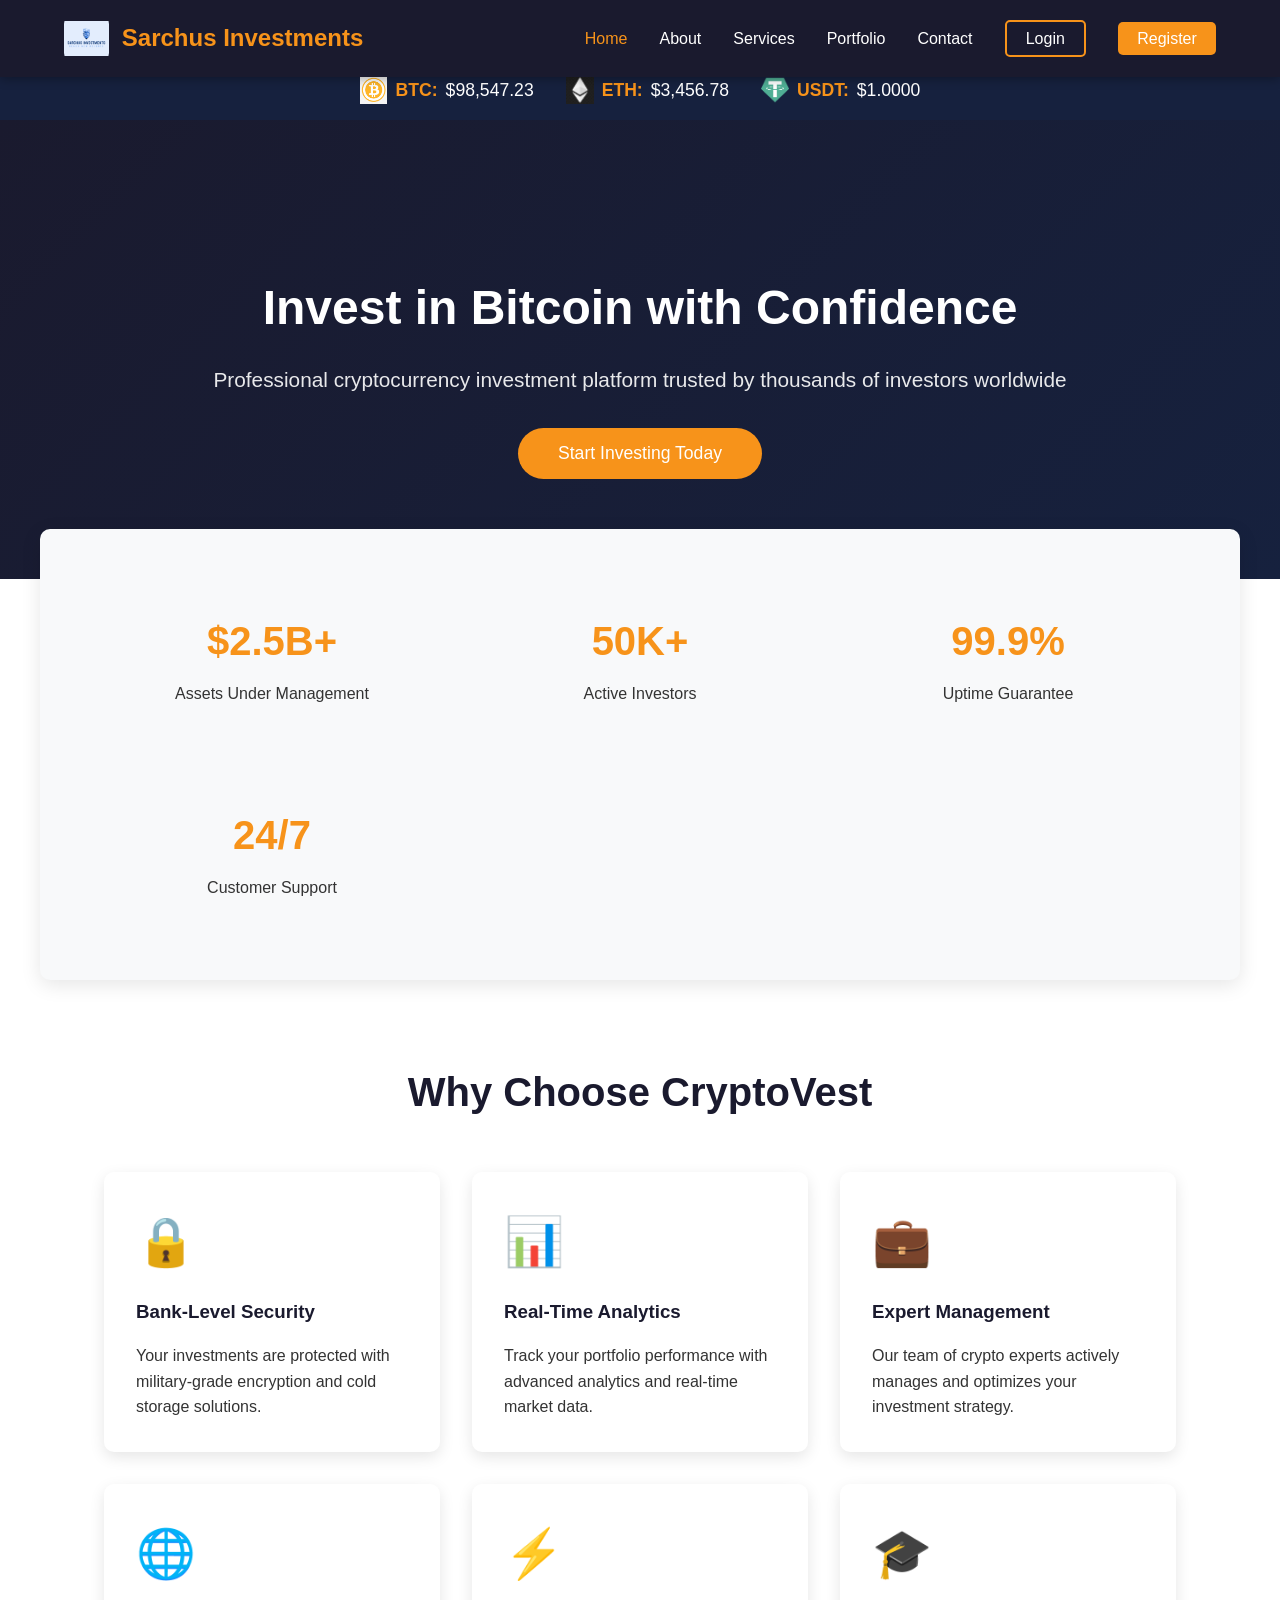
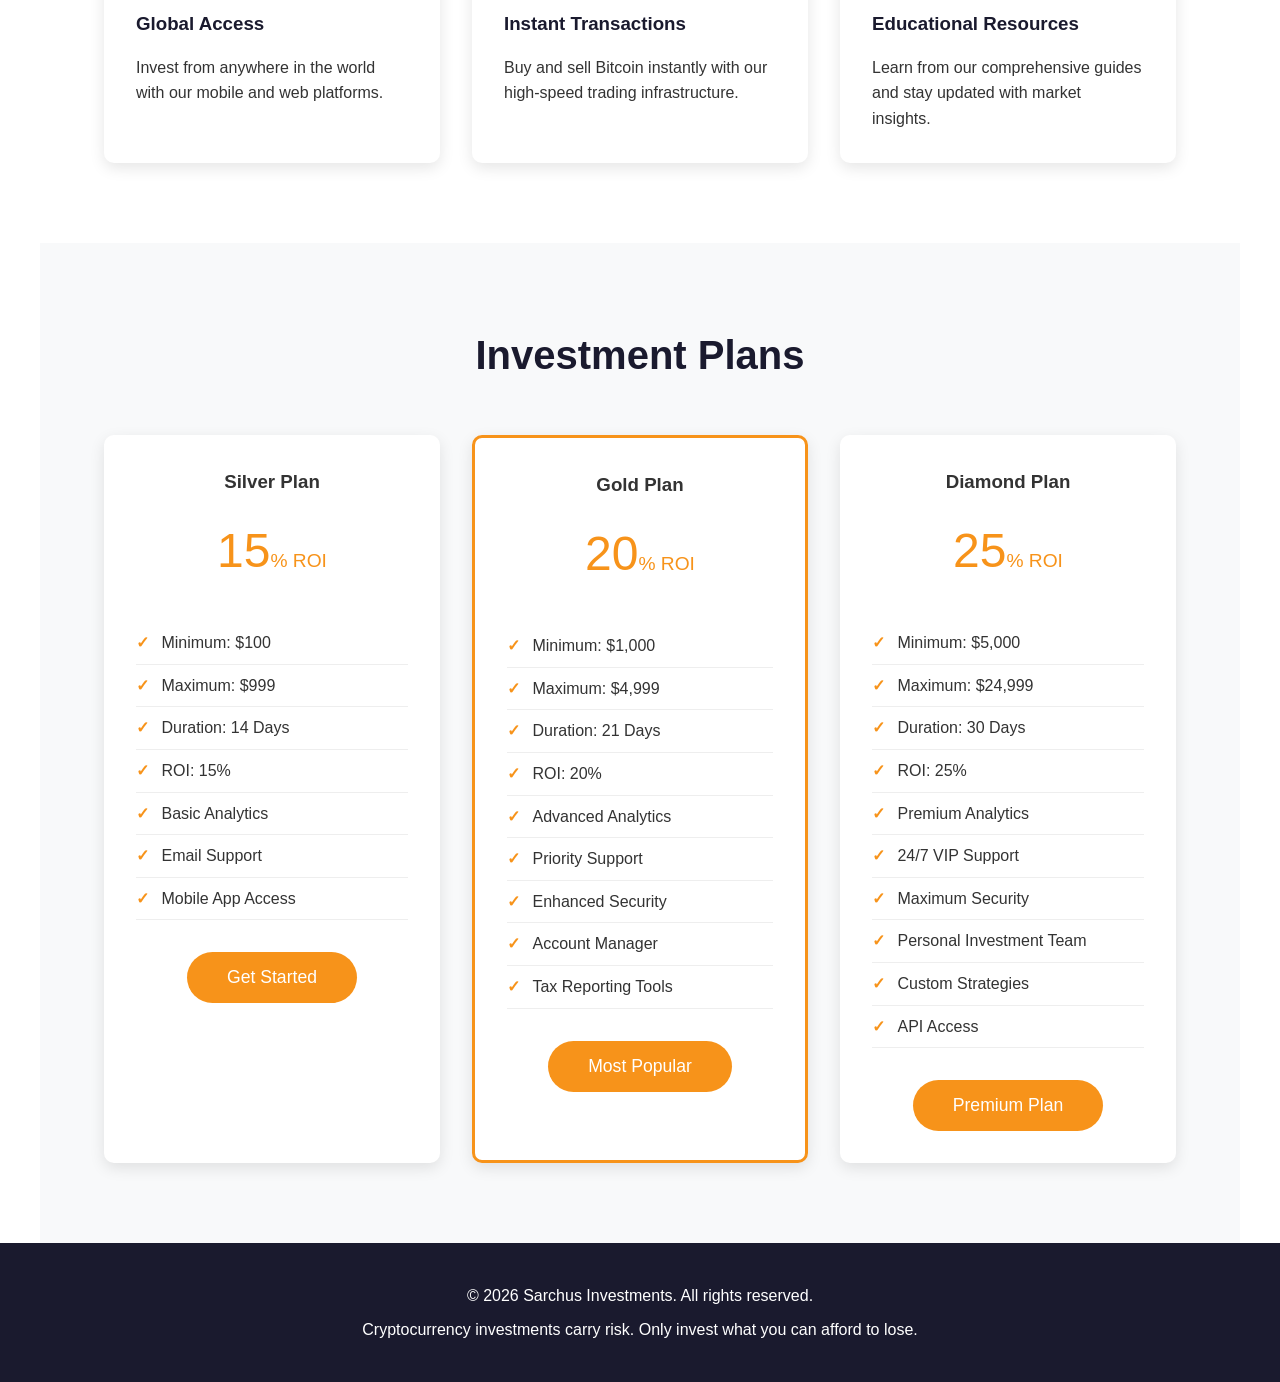
==== index.html @ 063afe1a "Update index.html" ====
<!DOCTYPE html>
<html lang="en">
<head>
    <meta charset="UTF-8">
    <meta name="viewport" content="width=device-width, initial-scale=1.0">
    <title>Sarchus Investments - Professional Bitcoin Investment Platform</title>
    <link rel="icon" type="png" href="SarchusInvestments.png">
    <link rel="stylesheet" href="styles.css">
</head>
<body>
    <nav>
        <div class="container">
            <a href="index.html" class="logo-link">
                <img src="SarchusInvestments.png" alt="Sarchus Investments" class="logo-img">
                <span class="logo-text">Sarchus Investments</span>
            </a>
            <button class="mobile-menu-toggle" onclick="toggleMobileMenu()">
                <span></span>
                <span></span>
                <span></span>
            </button>
            <ul class="nav-menu">
                <li><a href="index.html">Home</a></li>
                <li><a href="about.html">About</a></li>
                <li><a href="services.html">Services</a></li>
                <li><a href="portfolio.html">Portfolio</a></li>
                <li><a href="contact.html">Contact</a></li>
                <li><a href="login.html" class="nav-login">Login</a></li>
                <li><a href="register.html" class="nav-register">Register</a></li>
            </ul>
        </div>
    </nav>

    <div class="btc-price" id="cryptoPrices">     
        <div class="crypto-price-item">
            <img src="btc.png" alt="Bitcoin" class="crypto-icon">
            <span class="crypto-name">BTC:</span>
            <span id="btcPrice">Loading...</span>
        </div>
        <div class="crypto-price-item">
            <img src="eth.png" alt="Ethereum" class="crypto-icon">
            <span class="crypto-name">ETH:</span>
            <span id="ethPrice">Loading...</span>
        </div>
        <div class="crypto-price-item">
            <img src="usdt.png" alt="USDT" class="crypto-icon">
            <span class="crypto-name">USDT:</span>
            <span id="usdtPrice">Loading...</span>
        </div>
    </div>

    <section class="hero" id="home">
        <h1>Invest in Bitcoin with Confidence</h1>
        <p>Professional cryptocurrency investment platform trusted by thousands of investors worldwide</p>
        <button class="cta-button" onclick="window.location.href='register.html'">Start Investing Today</button>
    </section>

    <div class="stats">
        <div class="stat-card">
            <h3>$2.5B+</h3>
            <p>Assets Under Management</p>
        </div>
        <div class="stat-card">
            <h3>50K+</h3>
            <p>Active Investors</p>
        </div>
        <div class="stat-card">
            <h3>99.9%</h3>
            <p>Uptime Guarantee</p>
        </div>
        <div class="stat-card">
            <h3>24/7</h3>
            <p>Customer Support</p>
        </div>
    </div>

    <section class="section" id="features">
        <h2>Why Choose CryptoVest</h2>
        <div class="features">
            <div class="feature-card">
                <div class="feature-icon">🔒</div>
                <h3>Bank-Level Security</h3>
                <p>Your investments are protected with military-grade encryption and cold storage solutions.</p>
            </div>
            <div class="feature-card">
                <div class="feature-icon">📊</div>
                <h3>Real-Time Analytics</h3>
                <p>Track your portfolio performance with advanced analytics and real-time market data.</p>
            </div>
            <div class="feature-card">
                <div class="feature-icon">💼</div>
                <h3>Expert Management</h3>
                <p>Our team of crypto experts actively manages and optimizes your investment strategy.</p>
            </div>
            <div class="feature-card">
                <div class="feature-icon">🌐</div>
                <h3>Global Access</h3>
                <p>Invest from anywhere in the world with our mobile and web platforms.</p>
            </div>
            <div class="feature-card">
                <div class="feature-icon">⚡</div>
                <h3>Instant Transactions</h3>
                <p>Buy and sell Bitcoin instantly with our high-speed trading infrastructure.</p>
            </div>
            <div class="feature-card">
                <div class="feature-icon">🎓</div>
                <h3>Educational Resources</h3>
                <p>Learn from our comprehensive guides and stay updated with market insights.</p>
            </div>
        </div>
    </section>

    <section class="section pricing" id="pricing">
        <h2>Investment Plans</h2>
        <div class="pricing-cards">
            <div class="pricing-card">
                <h3>Silver Plan</h3>
                <div class="price">15<span>% ROI</span></div>
                <ul class="pricing-features">
                    <li>Minimum: $100</li>
                    <li>Maximum: $999</li>
                    <li>Duration: 14 Days</li>
                    <li>ROI: 15%</li>
                    <li>Basic Analytics</li>
                    <li>Email Support</li>
                    <li>Mobile App Access</li>
                </ul>
                <button class="cta-button" onclick="window.location.href='register.html'">Get Started</button>
            </div>
            <div class="pricing-card featured">
                <h3>Gold Plan</h3>
                <div class="price">20<span>% ROI</span></div>
                <ul class="pricing-features">
                    <li>Minimum: $1,000</li>
                    <li>Maximum: $4,999</li>
                    <li>Duration: 21 Days</li>
                    <li>ROI: 20%</li>
                    <li>Advanced Analytics</li>
                    <li>Priority Support</li>
                    <li>Enhanced Security</li>
                    <li>Account Manager</li>
                    <li>Tax Reporting Tools</li>
                </ul>
                <button class="cta-button" onclick="window.location.href='register.html'">Most Popular</button>
            </div>
            <div class="pricing-card">
                <h3>Diamond Plan</h3>
                <div class="price">25<span>% ROI</span></div>
                <ul class="pricing-features">
                    <li>Minimum: $5,000</li>
                    <li>Maximum: $24,999</li>
                    <li>Duration: 30 Days</li>
                    <li>ROI: 25%</li>
                    <li>Premium Analytics</li>
                    <li>24/7 VIP Support</li>
                    <li>Maximum Security</li>
                    <li>Personal Investment Team</li>
                    <li>Custom Strategies</li>
                    <li>API Access</li>
                </ul>
                <button class="cta-button" onclick="window.location.href='register.html'">Premium Plan</button>
            </div>
        </div>
    </section>

    <footer>
        <p>&copy; 2026 Sarchus Investments. All rights reserved.</p>
        <p>Cryptocurrency investments carry risk. Only invest what you can afford to lose.</p>
    </footer>

    <script src="main.js"></script>
</body>

</html>
---- styles.css ----
* {
    margin: 0;
    padding: 0;
    box-sizing: border-box;
}

:root {
    --primary: #f7931a;
    --secondary: #4a90e2;
    --dark: #1a1a2e;
    --light: #f8f9fa;
    --accent: #16213e;
}

body {
    font-family: 'Segoe UI', Tahoma, Geneva, Verdana, sans-serif;
    line-height: 1.6;
    color: #333;
}

/* Navigation */
nav {
    background: var(--dark);
    padding: 1rem 5%;
    position: fixed;
    width: 100%;
    top: 0;
    z-index: 1000;
    box-shadow: 0 2px 10px rgba(0,0,0,0.3);
}

nav .container {
    display: flex;
    justify-content: space-between;
    align-items: center;
    max-width: 1200px;
    margin: 0 auto;
}

.logo-link {
    display: flex;
    align-items: center;
    gap: 0.8rem;
    text-decoration: none;
    transition: opacity 0.3s;
}

.logo-link:hover {
    opacity: 0.8;
}

.logo-img {
    width: 45px;
    height: 45px;
    object-fit: contain;
    border-radius: 8px;
}

.logo-text {
    font-size: 1.5rem;
    font-weight: bold;
    color: var(--primary);
}

.mobile-menu-toggle {
    display: none;
    flex-direction: column;
    gap: 4px;
    background: none;
    border: none;
    cursor: pointer;
    padding: 5px;
}

.mobile-menu-toggle.active span:nth-child(1) {
    transform: rotate(45deg) translate(5px, 5px);
}

.mobile-menu-toggle.active span:nth-child(2) {
    opacity: 0;
}

.mobile-menu-toggle.active span:nth-child(3) {
    transform: rotate(-45deg) translate(7px, -6px);
}

.mobile-menu-toggle span {
    width: 25px;
    height: 3px;
    background: white;
    border-radius: 2px;
    transition: all 0.3s;
}

.nav-menu {
    display: flex;
    list-style: none;
    gap: 2rem;
    margin: 0;
    padding: 0;
}

/* Desktop - Ensure hamburger is hidden and menu is visible */
@media (min-width: 769px) {
    .mobile-menu-toggle {
        display: none !important;
    }
    
    .nav-menu {
        position: static !important;
        flex-direction: row !important;
        width: auto !important;
        height: auto !important;
        background: transparent !important;
        padding: 0 !important;
        left: auto !important;
    }
    
    .nav-menu.active {
        left: auto !important;
    }
}

nav a {
    color: white;
    text-decoration: none;
    transition: color 0.3s;
}

nav a:hover,
nav a.active {
    color: var(--primary);
}

.nav-login {
    padding: 0.5rem 1.2rem;
    border: 2px solid var(--primary);
    border-radius: 5px;
    transition: all 0.3s;
}

.nav-login:hover {
    background: var(--primary);
    color: white !important;
}

.nav-register {
    padding: 0.5rem 1.2rem;
    background: var(--primary);
    border-radius: 5px;
    transition: all 0.3s;
}

.nav-register:hover {
    background: #d47e16;
    color: white !important;
}

/* Bitcoin Price Ticker */
.btc-price {
    background: var(--accent);
    color: white;
    padding: 1rem;
    text-align: center;
    font-size: 1.1rem;
    margin-top: 60px;
    display: flex;
    align-items: center;
    justify-content: center;
    gap: 2rem;
    flex-wrap: wrap;
}

.crypto-price-item {
    display: flex;
    align-items: center;
    gap: 0.5rem;
}

.crypto-icon {
    width: 28px;
    height: 28px;
    object-fit: contain;
    animation: pulse 2s infinite;
}

.crypto-name {
    font-weight: bold;
    color: var(--primary);
}

@keyframes pulse {
    0%, 100% {
        transform: scale(1);
    }
    50% {
        transform: scale(1.05);
    }
}

/* Hero Section */
.hero {
    background: linear-gradient(135deg, var(--dark) 0%, var(--accent) 100%);
    color: white;
    padding: 150px 5% 100px;
    text-align: center;
}

.hero h1 {
    font-size: 3rem;
    margin-bottom: 1rem;
    animation: fadeInUp 1s ease;
}

.hero p {
    font-size: 1.3rem;
    margin-bottom: 2rem;
    opacity: 0.9;
}

/* Page Header */
.page-header {
    background: linear-gradient(135deg, var(--dark) 0%, var(--accent) 100%);
    color: white;
    padding: 120px 5% 80px;
    text-align: center;
    margin-top: 60px;
}

.page-header h1 {
    font-size: 2.5rem;
    margin-bottom: 1rem;
}

.page-header p {
    font-size: 1.2rem;
    opacity: 0.9;
}

/* CTA Button */
.cta-button {
    background: var(--primary);
    color: white;
    padding: 15px 40px;
    border: none;
    border-radius: 50px;
    font-size: 1.1rem;
    cursor: pointer;
    transition: transform 0.3s, box-shadow 0.3s;
}

.cta-button:hover {
    transform: translateY(-3px);
    box-shadow: 0 10px 25px rgba(247, 147, 26, 0.4);
}

/* Stats Section */
.stats {
    display: grid;
    grid-template-columns: repeat(auto-fit, minmax(250px, 1fr));
    gap: 2rem;
    padding: 3rem 5%;
    background: var(--light);
    max-width: 1200px;
    margin: -50px auto 0;
    border-radius: 10px;
    box-shadow: 0 5px 20px rgba(0,0,0,0.1);
}

.stat-card {
    text-align: center;
    padding: 2rem;
}

.stat-card h3 {
    font-size: 2.5rem;
    color: var(--primary);
    margin-bottom: 0.5rem;
}

/* Section */
.section {
    padding: 80px 5%;
    max-width: 1200px;
    margin: 0 auto;
}

.section h2 {
    font-size: 2.5rem;
    text-align: center;
    margin-bottom: 3rem;
    color: var(--dark);
}

/* Features */
.features {
    display: grid;
    grid-template-columns: repeat(auto-fit, minmax(300px, 1fr));
    gap: 2rem;
}

.feature-card {
    background: white;
    padding: 2rem;
    border-radius: 10px;
    box-shadow: 0 5px 15px rgba(0,0,0,0.1);
    transition: transform 0.3s;
}

.feature-card:hover {
    transform: translateY(-10px);
}

.feature-icon {
    font-size: 3rem;
    margin-bottom: 1rem;
}

.feature-card h3 {
    color: var(--dark);
    margin-bottom: 1rem;
}

/* Pricing */
.pricing {
    background: var(--light);
}

.pricing-cards {
    display: grid;
    grid-template-columns: repeat(auto-fit, minmax(280px, 1fr));
    gap: 2rem;
}

.pricing-card {
    background: white;
    padding: 2rem;
    border-radius: 10px;
    text-align: center;
    box-shadow: 0 5px 15px rgba(0,0,0,0.1);
    transition: transform 0.3s;
}

.pricing-card:hover {
    transform: scale(1.05);
}

.pricing-card.featured {
    border: 3px solid var(--primary);
    transform: scale(1.05);
}

.price {
    font-size: 3rem;
    color: var(--primary);
    margin: 1rem 0;
}

.price span {
    font-size: 1.2rem;
}

.pricing-features {
    list-style: none;
    margin: 2rem 0;
    text-align: left;
}

.pricing-features li {
    padding: 0.5rem 0;
    border-bottom: 1px solid #eee;
}

.pricing-features li:before {
    content: "✓ ";
    color: var(--primary);
    font-weight: bold;
    margin-right: 0.5rem;
}

/* About Page Styles */
.about-content {
    max-width: 900px;
    margin: 0 auto;
}

.about-content p {
    margin-bottom: 1.5rem;
    font-size: 1.1rem;
    line-height: 1.8;
}

.values-grid {
    display: grid;
    grid-template-columns: repeat(auto-fit, minmax(250px, 1fr));
    gap: 2rem;
    margin-top: 2rem;
}

.value-card {
    background: white;
    padding: 2rem;
    border-radius: 10px;
    box-shadow: 0 5px 15px rgba(0,0,0,0.1);
}

.value-card h3 {
    font-size: 1.5rem;
    margin-bottom: 1rem;
    color: var(--dark);
}

.team-grid {
    display: grid;
    grid-template-columns: repeat(auto-fit, minmax(250px, 1fr));
    gap: 2rem;
    margin-top: 2rem;
}

.team-member {
    background: white;
    padding: 2rem;
    border-radius: 10px;
    box-shadow: 0 5px 15px rgba(0,0,0,0.1);
    text-align: center;
}

.team-avatar {
    font-size: 4rem;
    margin-bottom: 1rem;
}

.team-role {
    color: var(--primary);
    font-weight: bold;
    margin: 0.5rem 0;
}

/* Services Page Styles */
.services-grid {
    display: grid;
    gap: 3rem;
}

.service-detail {
    background: white;
    padding: 2.5rem;
    border-radius: 10px;
    box-shadow: 0 5px 15px rgba(0,0,0,0.1);
}

.service-icon {
    font-size: 4rem;
    margin-bottom: 1rem;
}

.service-detail h2 {
    color: var(--dark);
    margin-bottom: 1rem;
    text-align: left;
    font-size: 1.8rem;
}

.service-detail p {
    margin-bottom: 1.5rem;
    line-height: 1.8;
}

.service-list {
    list-style: none;
    margin: 1.5rem 0;
}

.service-list li {
    padding: 0.5rem 0;
    padding-left: 1.5rem;
    position: relative;
}

.service-list li:before {
    content: "✓";
    color: var(--primary);
    position: absolute;
    left: 0;
    font-weight: bold;
}

.process-steps {
    display: grid;
    grid-template-columns: repeat(auto-fit, minmax(200px, 1fr));
    gap: 2rem;
    margin-top: 3rem;
}

.step {
    text-align: center;
    padding: 2rem;
}

.step-number {
    width: 60px;
    height: 60px;
    background: var(--primary);
    color: white;
    border-radius: 50%;
    display: flex;
    align-items: center;
    justify-content: center;
    font-size: 1.5rem;
    font-weight: bold;
    margin: 0 auto 1rem;
}

/* Portfolio Page Styles */
.portfolio-summary {
    display: grid;
    grid-template-columns: repeat(auto-fit, minmax(250px, 1fr));
    gap: 2rem;
    margin-bottom: 3rem;
}

.summary-card {
    background: white;
    padding: 2rem;
    border-radius: 10px;
    box-shadow: 0 5px 15px rgba(0,0,0,0.1);
}

.summary-card h3 {
    font-size: 1rem;
    color: #666;
    margin-bottom: 1rem;
}

.portfolio-value {
    font-size: 2rem;
    font-weight: bold;
    color: var(--dark);
    margin-bottom: 0.5rem;
}

.change {
    font-size: 1rem;
    padding: 0.3rem 0.8rem;
    border-radius: 5px;
    background: #f0f0f0;
}

.change.positive {
    color: #27ae60;
    background: #d5f4e6;
}

.change.negative {
    color: #e74c3c;
    background: #fadbd8;
}

.portfolio-calculator {
    background: white;
    padding: 2.5rem;
    border-radius: 10px;
    box-shadow: 0 5px 15px rgba(0,0,0,0.1);
    margin-bottom: 3rem;
}

.calculator-inputs {
    display: grid;
    gap: 1.5rem;
}

.input-group {
    display: flex;
    flex-direction: column;
}

.input-group label {
    margin-bottom: 0.5rem;
    font-weight: 600;
}

.input-group input {
    padding: 12px;
    border: 1px solid #ddd;
    border-radius: 5px;
    font-size: 1rem;
}

.calculator-result {
    margin-top: 2rem;
    padding: 2rem;
    background: var(--light);
    border-radius: 10px;
}

.result-grid {
    display: grid;
    gap: 1rem;
    margin-top: 1rem;
}

.result-item {
    display: flex;
    justify-content: space-between;
    padding: 1rem;
    background: white;
    border-radius: 5px;
}

.result-label {
    font-weight: 600;
}

.result-value {
    font-size: 1.2rem;
    font-weight: bold;
}

.market-info {
    background: white;
    padding: 2.5rem;
    border-radius: 10px;
    box-shadow: 0 5px 15px rgba(0,0,0,0.1);
    margin-bottom: 3rem;
}

.market-stats {
    display: grid;
    grid-template-columns: repeat(auto-fit, minmax(200px, 1fr));
    gap: 2rem;
    margin-top: 2rem;
}

.market-stat {
    text-align: center;
    padding: 1.5rem;
    background: var(--light);
    border-radius: 10px;
}

.market-stat h4 {
    color: #666;
    margin-bottom: 0.5rem;
}

.market-stat p {
    font-size: 1.5rem;
    font-weight: bold;
    color: var(--primary);
}

.demo-notice {
    background: #fff3cd;
    border: 2px solid #ffc107;
    padding: 2rem;
    border-radius: 10px;
    text-align: center;
}

.demo-notice h3 {
    color: #856404;
    margin-bottom: 1rem;
}

.demo-notice a {
    color: var(--primary);
    text-decoration: none;
    font-weight: bold;
}

/* Contact Page Styles */
.contact-container {
    display: grid;
    grid-template-columns: 1fr 2fr;
    gap: 3rem;
}

.contact-info {
    background: white;
    padding: 2rem;
    border-radius: 10px;
    box-shadow: 0 5px 15px rgba(0,0,0,0.1);
    height: fit-content;
}

.info-item {
    display: flex;
    gap: 1rem;
    margin-bottom: 2rem;
    padding-bottom: 2rem;
    border-bottom: 1px solid #eee;
}

.info-icon {
    font-size: 2rem;
}

.info-item h3 {
    color: var(--dark);
    margin-bottom: 0.5rem;
}

.social-links {
    margin-top: 2rem;
}

.social-icons {
    display: flex;
    gap: 1rem;
    margin-top: 1rem;
}

.social-icon {
    padding: 0.8rem 1.5rem;
    background: var(--primary);
    color: white;
    text-decoration: none;
    border-radius: 5px;
    transition: transform 0.3s;
}

.social-icon:hover {
    transform: translateY(-3px);
}

.contact-form-container {
    background: white;
    padding: 2.5rem;
    border-radius: 10px;
    box-shadow: 0 5px 15px rgba(0,0,0,0.1);
}

.contact-form {
    display: grid;
    gap: 1.5rem;
}

.form-row {
    display: grid;
    grid-template-columns: 1fr 1fr;
    gap: 1rem;
}

.form-group {
    display: flex;
    flex-direction: column;
}

.form-group label {
    margin-bottom: 0.5rem;
    font-weight: 600;
}

.form-group input,
.form-group textarea,
.form-group select {
    padding: 12px;
    border: 1px solid #ddd;
    border-radius: 5px;
    font-size: 1rem;
}

.form-group textarea {
    resize: vertical;
}

.checkbox-group {
    flex-direction: row;
    align-items: center;
}

.checkbox-group input[type="checkbox"] {
    width: auto;
    margin-right: 0.5rem;
}

.checkbox-group a {
    color: var(--primary);
    text-decoration: none;
}

.success-message {
    background: #d4edda;
    border: 2px solid #28a745;
    padding: 2rem;
    border-radius: 10px;
    text-align: center;
}

.success-message h3 {
    color: #155724;
    margin-bottom: 1rem;
}

.faq-container {
    display: grid;
    gap: 2rem;
    max-width: 900px;
    margin: 0 auto;
}

.faq-item {
    background: white;
    padding: 2rem;
    border-radius: 10px;
    box-shadow: 0 5px 15px rgba(0,0,0,0.1);
}

.faq-item h3 {
    color: var(--dark);
    margin-bottom: 1rem;
}

/* Footer */
footer {
    background: var(--dark);
    color: white;
    text-align: center;
    padding: 2rem 5%;
}

footer p {
    margin: 0.5rem 0;
}

/* Animations */
@keyframes fadeInUp {
    from {
        opacity: 0;
        transform: translateY(30px);
    }
    to {
        opacity: 1;
        transform: translateY(0);
    }
}

/* Responsive Design */
@media (max-width: 768px) {
    .hero h1 {
        font-size: 2rem;
    }
    
    nav ul {
        gap: 1rem;
        font-size: 0.9rem;
    }

    .stats {
        margin-top: 0;
    }

    .contact-container {
        grid-template-columns: 1fr;
    }

    .form-row {
        grid-template-columns: 1fr;
    }
}

@media (max-width: 480px) {
    .logo {
        font-size: 1.4rem;
    }

    nav ul {
        gap: 0.5rem;
        font-size: 0.8rem;
    }

    .hero h1 {
        font-size: 1.5rem;
    }

    .hero p {
        font-size: 1rem;
    }
}
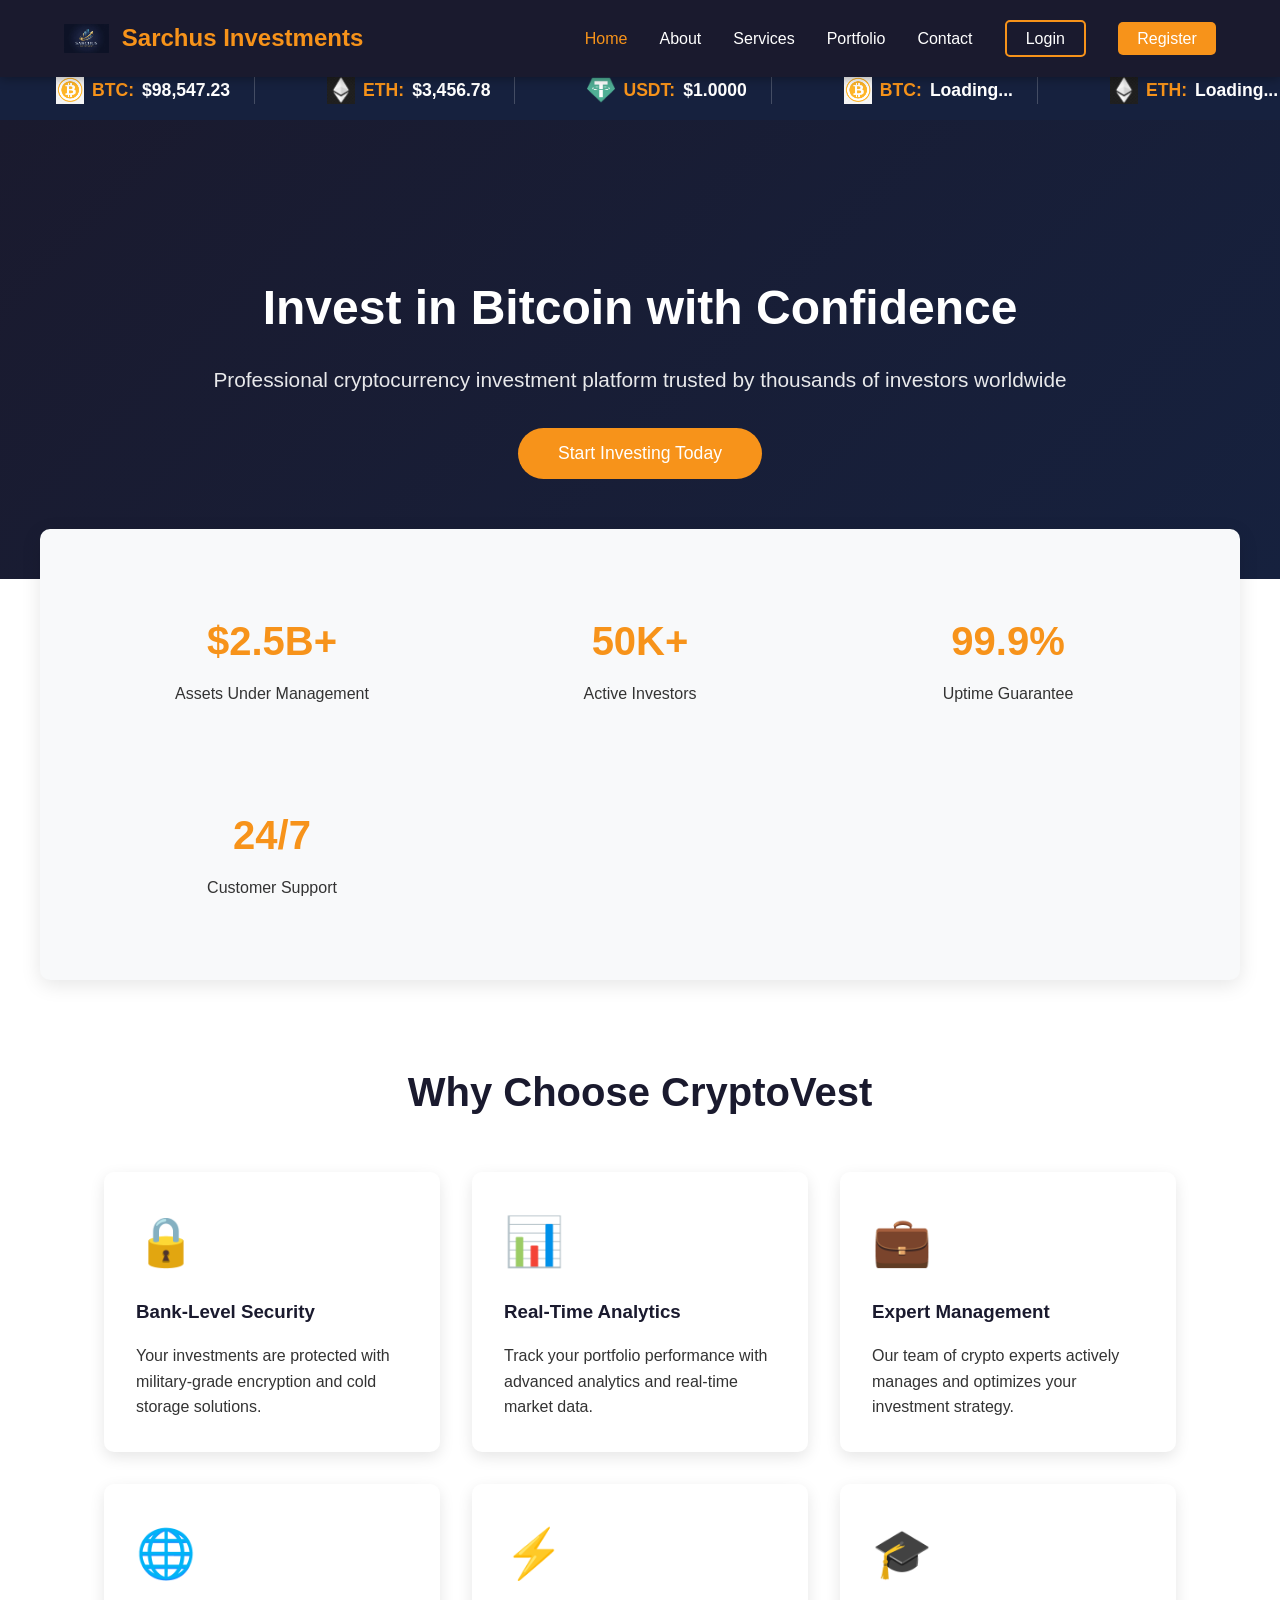
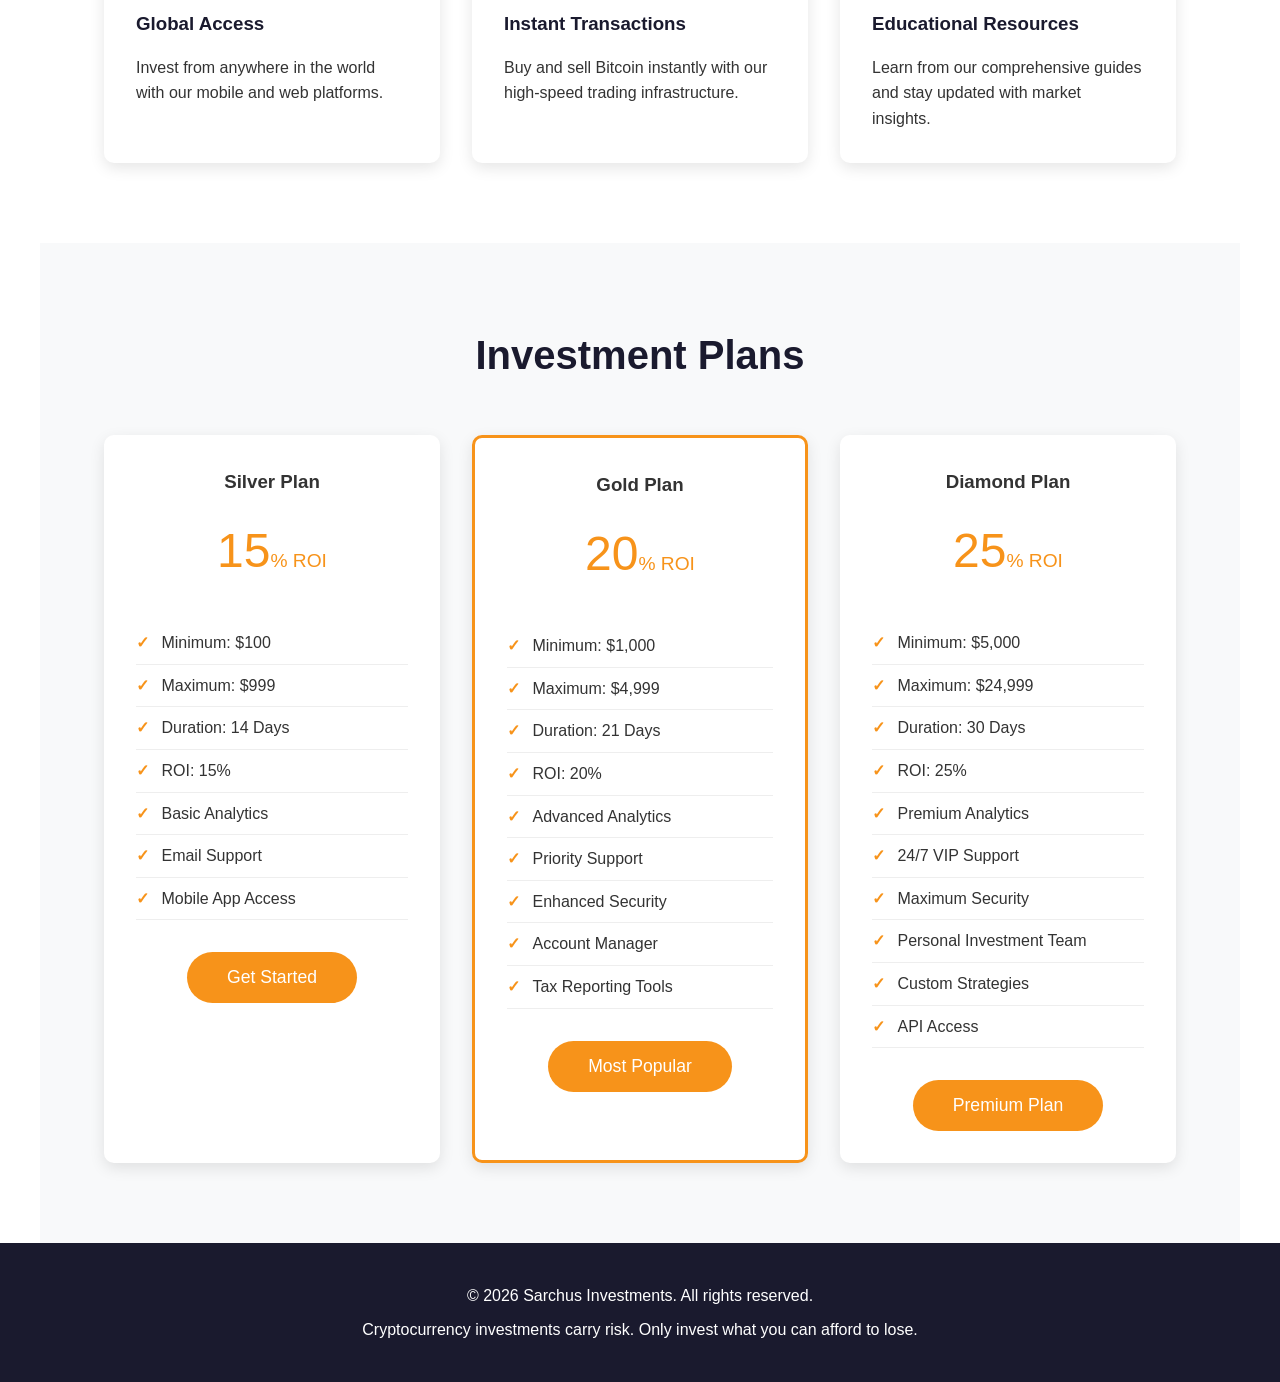
==== commit df588610: "Update index.html" ====
--- a/index.html
+++ b/index.html
@@ -31,23 +31,78 @@
         </div>
     </nav>
 
-    <div class="btc-price" id="cryptoPrices">     
-        <div class="crypto-price-item">
-            <img src="btc.png" alt="Bitcoin" class="crypto-icon">
-            <span class="crypto-name">BTC:</span>
-            <span id="btcPrice">Loading...</span>
-        </div>
-        <div class="crypto-price-item">
-            <img src="eth.png" alt="Ethereum" class="crypto-icon">
-            <span class="crypto-name">ETH:</span>
-            <span id="ethPrice">Loading...</span>
-        </div>
-        <div class="crypto-price-item">
-            <img src="usdt.png" alt="USDT" class="crypto-icon">
-            <span class="crypto-name">USDT:</span>
-            <span id="usdtPrice">Loading...</span>
+   <!-- Replace your existing btc-price div with this structure -->
+<div class="btc-price" id="cryptoPrices">
+    <div class="btc-price-wrapper">
+        <!-- First set of prices -->
+        <div class="btc-price-content">
+            <div class="crypto-price-item">
+                <img src="btc.png" alt="Bitcoin" class="crypto-icon">
+                <span class="crypto-name">BTC:</span>
+                <span class="price-value" id="btcPrice">Loading...</span>
+            </div>
+            <div class="crypto-price-item">
+                <img src="eth.png" alt="Ethereum" class="crypto-icon">
+                <span class="crypto-name">ETH:</span>
+                <span class="price-value" id="ethPrice">Loading...</span>
+            </div>
+            <div class="crypto-price-item">
+                <img src="usdt.png" alt="USDT" class="crypto-icon">
+                <span class="crypto-name">USDT:</span>
+                <span class="price-value" id="usdtPrice">Loading...</span>
+            </div>
+            <div class="crypto-price-item">
+                <img src="btc.png" alt="Bitcoin" class="crypto-icon">
+                <span class="crypto-name">BTC:</span>
+                <span class="price-value" id="btcPrice2">Loading...</span>
+            </div>
+            <div class="crypto-price-item">
+                <img src="eth.png" alt="Ethereum" class="crypto-icon">
+                <span class="crypto-name">ETH:</span>
+                <span class="price-value" id="ethPrice2">Loading...</span>
+            </div>
+            <div class="crypto-price-item">
+                <img src="usdt.png" alt="USDT" class="crypto-icon">
+                <span class="crypto-name">USDT:</span>
+                <span class="price-value" id="usdtPrice2">Loading...</span>
+            </div>
+        </div>
+        
+        <!-- Duplicate set for seamless loop -->
+        <div class="btc-price-content">
+            <div class="crypto-price-item">
+                <img src="btc.png" alt="Bitcoin" class="crypto-icon">
+                <span class="crypto-name">BTC:</span>
+                <span class="price-value" id="btcPrice3">Loading...</span>
+            </div>
+            <div class="crypto-price-item">
+                <img src="eth.png" alt="Ethereum" class="crypto-icon">
+                <span class="crypto-name">ETH:</span>
+                <span class="price-value" id="ethPrice3">Loading...</span>
+            </div>
+            <div class="crypto-price-item">
+                <img src="usdt.png" alt="USDT" class="crypto-icon">
+                <span class="crypto-name">USDT:</span>
+                <span class="price-value" id="usdtPrice3">Loading...</span>
+            </div>
+            <div class="crypto-price-item">
+                <img src="btc.png" alt="Bitcoin" class="crypto-icon">
+                <span class="crypto-name">BTC:</span>
+                <span class="price-value" id="btcPrice4">Loading...</span>
+            </div>
+            <div class="crypto-price-item">
+                <img src="eth.png" alt="Ethereum" class="crypto-icon">
+                <span class="crypto-name">ETH:</span>
+                <span class="price-value" id="ethPrice4">Loading...</span>
+            </div>
+            <div class="crypto-price-item">
+                <img src="usdt.png" alt="USDT" class="crypto-icon">
+                <span class="crypto-name">USDT:</span>
+                <span class="price-value" id="usdtPrice4">Loading...</span>
+            </div>
         </div>
     </div>
+</div>
 
     <section class="hero" id="home">
         <h1>Invest in Bitcoin with Confidence</h1>
@@ -176,3 +231,4 @@
 
 
 
+
--- a/styles.css
+++ b/styles.css
@@ -43,6 +43,7 @@
     gap: 0.8rem;
     text-decoration: none;
     transition: opacity 0.3s;
+    z-index: 1001;
 }
 
 .logo-link:hover {
@@ -70,18 +71,7 @@
     border: none;
     cursor: pointer;
     padding: 5px;
-}
-
-.mobile-menu-toggle.active span:nth-child(1) {
-    transform: rotate(45deg) translate(5px, 5px);
-}
-
-.mobile-menu-toggle.active span:nth-child(2) {
-    opacity: 0;
-}
-
-.mobile-menu-toggle.active span:nth-child(3) {
-    transform: rotate(-45deg) translate(7px, -6px);
+    z-index: 1001;
 }
 
 .mobile-menu-toggle span {
@@ -89,7 +79,19 @@
     height: 3px;
     background: white;
     border-radius: 2px;
-    transition: all 0.3s;
+    transition: all 0.3s ease;
+}
+
+.mobile-menu-toggle.active span:nth-child(1) {
+    transform: rotate(45deg) translate(5px, 5px);
+}
+
+.mobile-menu-toggle.active span:nth-child(2) {
+    opacity: 0;
+}
+
+.mobile-menu-toggle.active span:nth-child(3) {
+    transform: rotate(-45deg) translate(7px, -6px);
 }
 
 .nav-menu {
@@ -100,27 +102,6 @@
     padding: 0;
 }
 
-/* Desktop - Ensure hamburger is hidden and menu is visible */
-@media (min-width: 769px) {
-    .mobile-menu-toggle {
-        display: none !important;
-    }
-    
-    .nav-menu {
-        position: static !important;
-        flex-direction: row !important;
-        width: auto !important;
-        height: auto !important;
-        background: transparent !important;
-        padding: 0 !important;
-        left: auto !important;
-    }
-    
-    .nav-menu.active {
-        left: auto !important;
-    }
-}
-
 nav a {
     color: white;
     text-decoration: none;
@@ -156,25 +137,96 @@
     color: white !important;
 }
 
-/* Bitcoin Price Ticker */
+/* Mobile Menu Styles */
+@media (max-width: 768px) {
+    .mobile-menu-toggle {
+        display: flex;
+    }
+
+    .nav-menu {
+        position: fixed;
+        left: -100%;
+        top: 60px;
+        flex-direction: column;
+        background-color: var(--dark);
+        width: 100%;
+        text-align: center;
+        transition: left 0.3s ease;
+        box-shadow: 0 10px 27px rgba(0,0,0,0.05);
+        padding: 2rem 0;
+        gap: 0;
+    }
+
+    .nav-menu.active {
+        left: 0;
+    }
+
+    .nav-menu li {
+        padding: 1rem 0;
+        border-bottom: 1px solid rgba(255,255,255,0.1);
+    }
+
+    .nav-menu a {
+        display: block;
+        font-size: 1.1rem;
+    }
+}
+
+/* Bitcoin Price Ticker - Sliding Animation */
 .btc-price {
     background: var(--accent);
     color: white;
-    padding: 1rem;
+    padding: 1rem 0;
     text-align: center;
     font-size: 1.1rem;
     margin-top: 60px;
+    overflow: hidden;
+    position: relative;
+}
+
+.btc-price-wrapper {
+    display: flex;
+    animation: slide 20s linear infinite;
+    width: fit-content;
+}
+
+.btc-price-content {
     display: flex;
     align-items: center;
-    justify-content: center;
-    gap: 2rem;
-    flex-wrap: wrap;
+    gap: 3rem;
+    padding: 0 2rem;
+    white-space: nowrap;
+}
+
+/* Duplicate for seamless loop */
+.btc-price-content:nth-child(2) {
+    padding-left: 3rem;
+}
+
+@keyframes slide {
+    0% {
+        transform: translateX(0);
+    }
+    100% {
+        transform: translateX(-50%);
+    }
+}
+
+/* Pause animation on hover */
+.btc-price:hover .btc-price-wrapper {
+    animation-play-state: paused;
 }
 
 .crypto-price-item {
     display: flex;
     align-items: center;
     gap: 0.5rem;
+    padding: 0 1.5rem;
+    border-right: 1px solid rgba(255, 255, 255, 0.2);
+}
+
+.crypto-price-item:last-child {
+    border-right: none;
 }
 
 .crypto-icon {
@@ -187,6 +239,11 @@
 .crypto-name {
     font-weight: bold;
     color: var(--primary);
+}
+
+.price-value {
+    font-weight: 600;
+    color: #ffffff;
 }
 
 @keyframes pulse {
@@ -378,439 +435,6 @@
     margin-right: 0.5rem;
 }
 
-/* About Page Styles */
-.about-content {
-    max-width: 900px;
-    margin: 0 auto;
-}
-
-.about-content p {
-    margin-bottom: 1.5rem;
-    font-size: 1.1rem;
-    line-height: 1.8;
-}
-
-.values-grid {
-    display: grid;
-    grid-template-columns: repeat(auto-fit, minmax(250px, 1fr));
-    gap: 2rem;
-    margin-top: 2rem;
-}
-
-.value-card {
-    background: white;
-    padding: 2rem;
-    border-radius: 10px;
-    box-shadow: 0 5px 15px rgba(0,0,0,0.1);
-}
-
-.value-card h3 {
-    font-size: 1.5rem;
-    margin-bottom: 1rem;
-    color: var(--dark);
-}
-
-.team-grid {
-    display: grid;
-    grid-template-columns: repeat(auto-fit, minmax(250px, 1fr));
-    gap: 2rem;
-    margin-top: 2rem;
-}
-
-.team-member {
-    background: white;
-    padding: 2rem;
-    border-radius: 10px;
-    box-shadow: 0 5px 15px rgba(0,0,0,0.1);
-    text-align: center;
-}
-
-.team-avatar {
-    font-size: 4rem;
-    margin-bottom: 1rem;
-}
-
-.team-role {
-    color: var(--primary);
-    font-weight: bold;
-    margin: 0.5rem 0;
-}
-
-/* Services Page Styles */
-.services-grid {
-    display: grid;
-    gap: 3rem;
-}
-
-.service-detail {
-    background: white;
-    padding: 2.5rem;
-    border-radius: 10px;
-    box-shadow: 0 5px 15px rgba(0,0,0,0.1);
-}
-
-.service-icon {
-    font-size: 4rem;
-    margin-bottom: 1rem;
-}
-
-.service-detail h2 {
-    color: var(--dark);
-    margin-bottom: 1rem;
-    text-align: left;
-    font-size: 1.8rem;
-}
-
-.service-detail p {
-    margin-bottom: 1.5rem;
-    line-height: 1.8;
-}
-
-.service-list {
-    list-style: none;
-    margin: 1.5rem 0;
-}
-
-.service-list li {
-    padding: 0.5rem 0;
-    padding-left: 1.5rem;
-    position: relative;
-}
-
-.service-list li:before {
-    content: "✓";
-    color: var(--primary);
-    position: absolute;
-    left: 0;
-    font-weight: bold;
-}
-
-.process-steps {
-    display: grid;
-    grid-template-columns: repeat(auto-fit, minmax(200px, 1fr));
-    gap: 2rem;
-    margin-top: 3rem;
-}
-
-.step {
-    text-align: center;
-    padding: 2rem;
-}
-
-.step-number {
-    width: 60px;
-    height: 60px;
-    background: var(--primary);
-    color: white;
-    border-radius: 50%;
-    display: flex;
-    align-items: center;
-    justify-content: center;
-    font-size: 1.5rem;
-    font-weight: bold;
-    margin: 0 auto 1rem;
-}
-
-/* Portfolio Page Styles */
-.portfolio-summary {
-    display: grid;
-    grid-template-columns: repeat(auto-fit, minmax(250px, 1fr));
-    gap: 2rem;
-    margin-bottom: 3rem;
-}
-
-.summary-card {
-    background: white;
-    padding: 2rem;
-    border-radius: 10px;
-    box-shadow: 0 5px 15px rgba(0,0,0,0.1);
-}
-
-.summary-card h3 {
-    font-size: 1rem;
-    color: #666;
-    margin-bottom: 1rem;
-}
-
-.portfolio-value {
-    font-size: 2rem;
-    font-weight: bold;
-    color: var(--dark);
-    margin-bottom: 0.5rem;
-}
-
-.change {
-    font-size: 1rem;
-    padding: 0.3rem 0.8rem;
-    border-radius: 5px;
-    background: #f0f0f0;
-}
-
-.change.positive {
-    color: #27ae60;
-    background: #d5f4e6;
-}
-
-.change.negative {
-    color: #e74c3c;
-    background: #fadbd8;
-}
-
-.portfolio-calculator {
-    background: white;
-    padding: 2.5rem;
-    border-radius: 10px;
-    box-shadow: 0 5px 15px rgba(0,0,0,0.1);
-    margin-bottom: 3rem;
-}
-
-.calculator-inputs {
-    display: grid;
-    gap: 1.5rem;
-}
-
-.input-group {
-    display: flex;
-    flex-direction: column;
-}
-
-.input-group label {
-    margin-bottom: 0.5rem;
-    font-weight: 600;
-}
-
-.input-group input {
-    padding: 12px;
-    border: 1px solid #ddd;
-    border-radius: 5px;
-    font-size: 1rem;
-}
-
-.calculator-result {
-    margin-top: 2rem;
-    padding: 2rem;
-    background: var(--light);
-    border-radius: 10px;
-}
-
-.result-grid {
-    display: grid;
-    gap: 1rem;
-    margin-top: 1rem;
-}
-
-.result-item {
-    display: flex;
-    justify-content: space-between;
-    padding: 1rem;
-    background: white;
-    border-radius: 5px;
-}
-
-.result-label {
-    font-weight: 600;
-}
-
-.result-value {
-    font-size: 1.2rem;
-    font-weight: bold;
-}
-
-.market-info {
-    background: white;
-    padding: 2.5rem;
-    border-radius: 10px;
-    box-shadow: 0 5px 15px rgba(0,0,0,0.1);
-    margin-bottom: 3rem;
-}
-
-.market-stats {
-    display: grid;
-    grid-template-columns: repeat(auto-fit, minmax(200px, 1fr));
-    gap: 2rem;
-    margin-top: 2rem;
-}
-
-.market-stat {
-    text-align: center;
-    padding: 1.5rem;
-    background: var(--light);
-    border-radius: 10px;
-}
-
-.market-stat h4 {
-    color: #666;
-    margin-bottom: 0.5rem;
-}
-
-.market-stat p {
-    font-size: 1.5rem;
-    font-weight: bold;
-    color: var(--primary);
-}
-
-.demo-notice {
-    background: #fff3cd;
-    border: 2px solid #ffc107;
-    padding: 2rem;
-    border-radius: 10px;
-    text-align: center;
-}
-
-.demo-notice h3 {
-    color: #856404;
-    margin-bottom: 1rem;
-}
-
-.demo-notice a {
-    color: var(--primary);
-    text-decoration: none;
-    font-weight: bold;
-}
-
-/* Contact Page Styles */
-.contact-container {
-    display: grid;
-    grid-template-columns: 1fr 2fr;
-    gap: 3rem;
-}
-
-.contact-info {
-    background: white;
-    padding: 2rem;
-    border-radius: 10px;
-    box-shadow: 0 5px 15px rgba(0,0,0,0.1);
-    height: fit-content;
-}
-
-.info-item {
-    display: flex;
-    gap: 1rem;
-    margin-bottom: 2rem;
-    padding-bottom: 2rem;
-    border-bottom: 1px solid #eee;
-}
-
-.info-icon {
-    font-size: 2rem;
-}
-
-.info-item h3 {
-    color: var(--dark);
-    margin-bottom: 0.5rem;
-}
-
-.social-links {
-    margin-top: 2rem;
-}
-
-.social-icons {
-    display: flex;
-    gap: 1rem;
-    margin-top: 1rem;
-}
-
-.social-icon {
-    padding: 0.8rem 1.5rem;
-    background: var(--primary);
-    color: white;
-    text-decoration: none;
-    border-radius: 5px;
-    transition: transform 0.3s;
-}
-
-.social-icon:hover {
-    transform: translateY(-3px);
-}
-
-.contact-form-container {
-    background: white;
-    padding: 2.5rem;
-    border-radius: 10px;
-    box-shadow: 0 5px 15px rgba(0,0,0,0.1);
-}
-
-.contact-form {
-    display: grid;
-    gap: 1.5rem;
-}
-
-.form-row {
-    display: grid;
-    grid-template-columns: 1fr 1fr;
-    gap: 1rem;
-}
-
-.form-group {
-    display: flex;
-    flex-direction: column;
-}
-
-.form-group label {
-    margin-bottom: 0.5rem;
-    font-weight: 600;
-}
-
-.form-group input,
-.form-group textarea,
-.form-group select {
-    padding: 12px;
-    border: 1px solid #ddd;
-    border-radius: 5px;
-    font-size: 1rem;
-}
-
-.form-group textarea {
-    resize: vertical;
-}
-
-.checkbox-group {
-    flex-direction: row;
-    align-items: center;
-}
-
-.checkbox-group input[type="checkbox"] {
-    width: auto;
-    margin-right: 0.5rem;
-}
-
-.checkbox-group a {
-    color: var(--primary);
-    text-decoration: none;
-}
-
-.success-message {
-    background: #d4edda;
-    border: 2px solid #28a745;
-    padding: 2rem;
-    border-radius: 10px;
-    text-align: center;
-}
-
-.success-message h3 {
-    color: #155724;
-    margin-bottom: 1rem;
-}
-
-.faq-container {
-    display: grid;
-    gap: 2rem;
-    max-width: 900px;
-    margin: 0 auto;
-}
-
-.faq-item {
-    background: white;
-    padding: 2rem;
-    border-radius: 10px;
-    box-shadow: 0 5px 15px rgba(0,0,0,0.1);
-}
-
-.faq-item h3 {
-    color: var(--dark);
-    margin-bottom: 1rem;
-}
-
 /* Footer */
 footer {
     background: var(--dark);
@@ -840,33 +464,33 @@
     .hero h1 {
         font-size: 2rem;
     }
-    
-    nav ul {
-        gap: 1rem;
-        font-size: 0.9rem;
-    }
 
     .stats {
         margin-top: 0;
     }
 
-    .contact-container {
-        grid-template-columns: 1fr;
-    }
-
-    .form-row {
-        grid-template-columns: 1fr;
+    .logo-text {
+        font-size: 1.2rem;
+    }
+
+    .btc-price {
+        font-size: 0.95rem;
+    }
+
+    .crypto-price-item {
+        gap: 0.3rem;
+        padding: 0 1rem;
+    }
+
+    .crypto-icon {
+        width: 24px;
+        height: 24px;
     }
 }
 
 @media (max-width: 480px) {
-    .logo {
-        font-size: 1.4rem;
-    }
-
-    nav ul {
-        gap: 0.5rem;
-        font-size: 0.8rem;
+    .logo-text {
+        font-size: 1rem;
     }
 
     .hero h1 {
@@ -876,4 +500,18 @@
     .hero p {
         font-size: 1rem;
     }
-}
+
+    .btc-price {
+        font-size: 0.85rem;
+    }
+
+    .crypto-price-item {
+        gap: 0.2rem;
+        padding: 0 0.8rem;
+    }
+
+    .crypto-icon {
+        width: 20px;
+        height: 20px;
+    }
+}
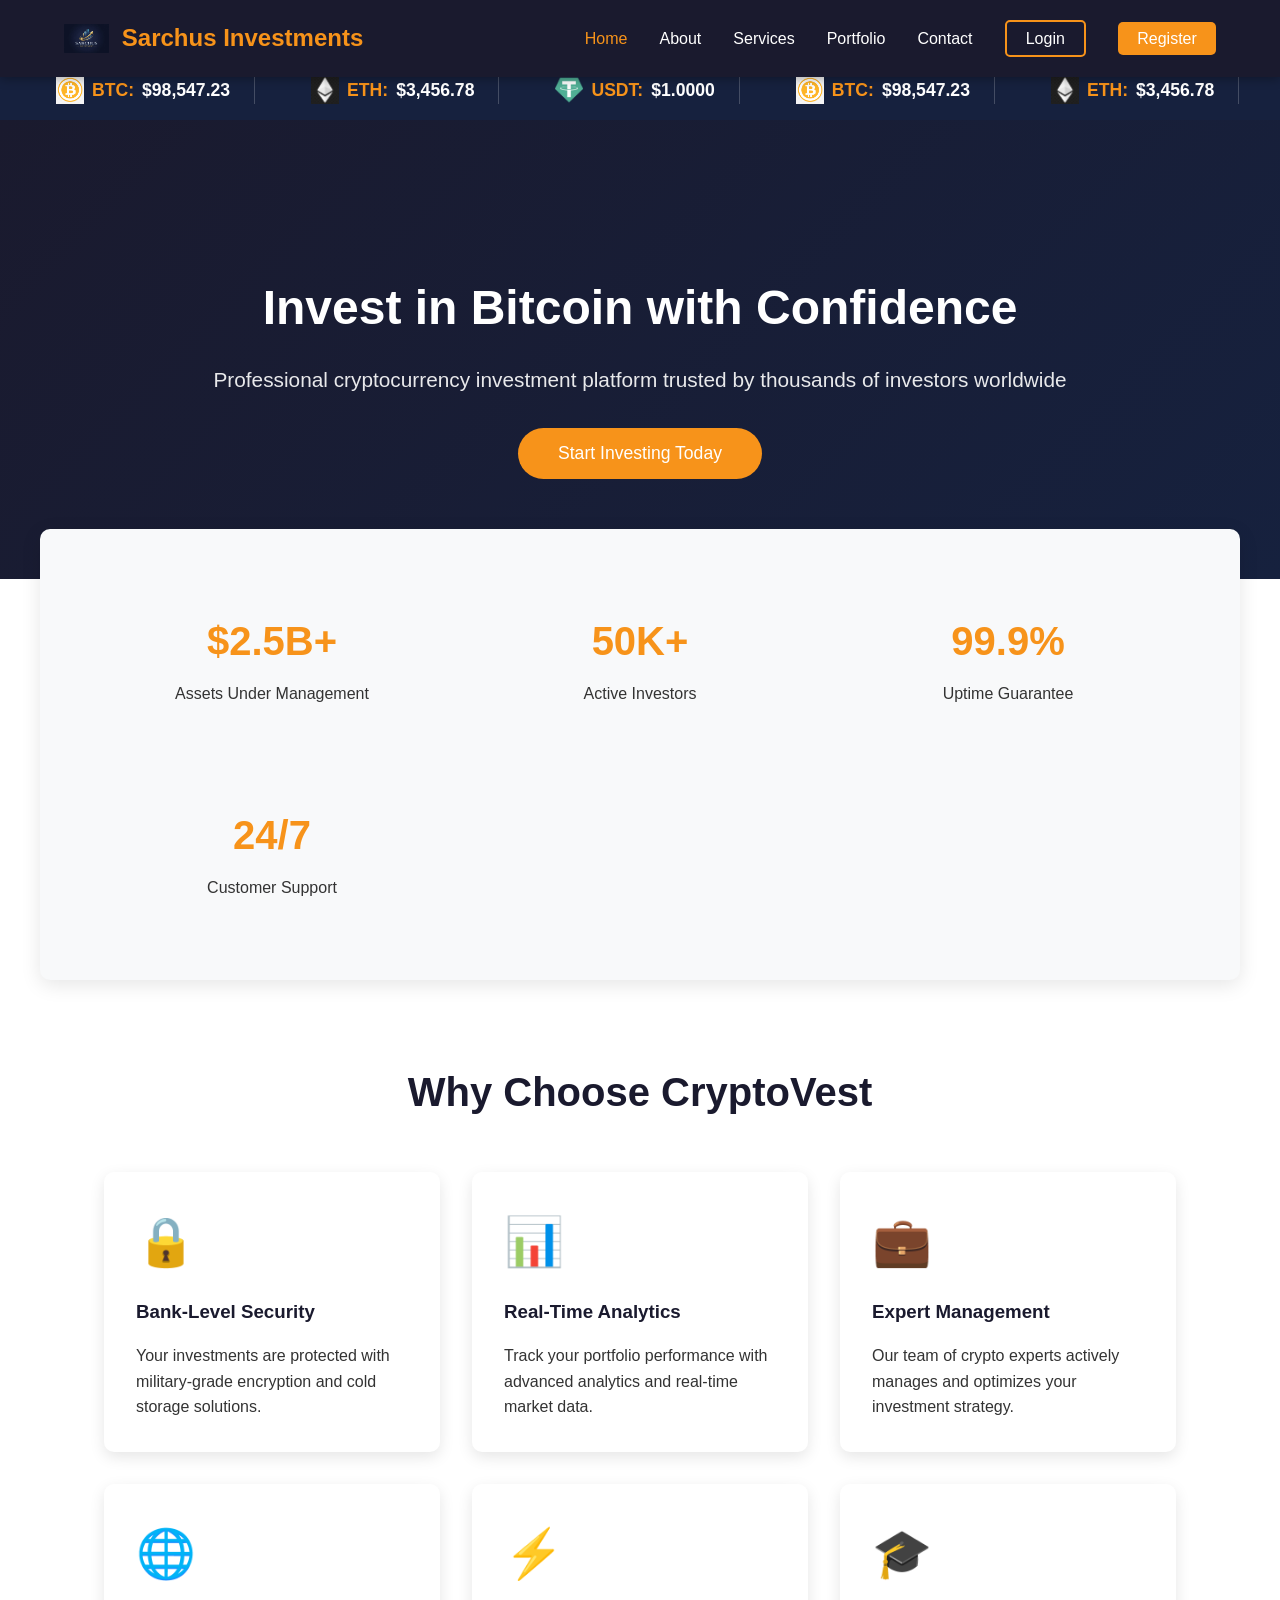
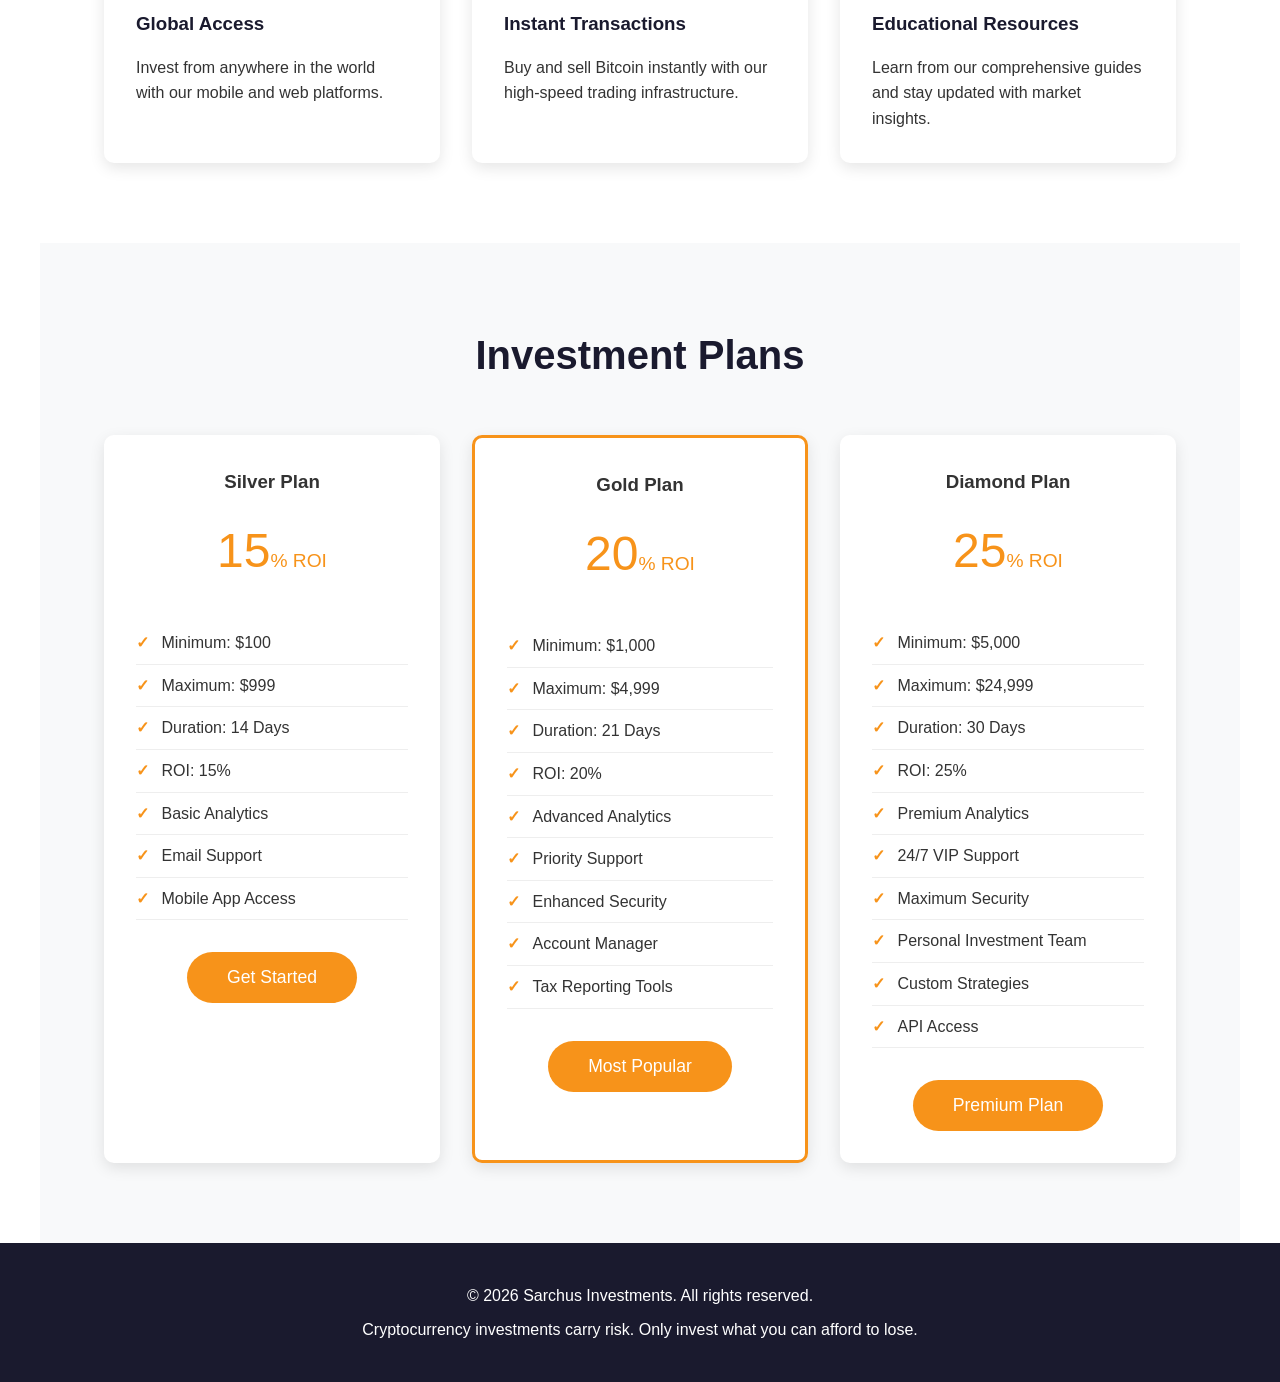
==== commit 3fe82673: "Update index.html" ====
--- a/index.html
+++ b/index.html
@@ -31,10 +31,10 @@
         </div>
     </nav>
 
-   <!-- Replace your existing btc-price div with this structure -->
+  <!-- Replace your existing btc-price div with this SIMPLER structure -->
 <div class="btc-price" id="cryptoPrices">
     <div class="btc-price-wrapper">
-        <!-- First set of prices -->
+        <!-- First set -->
         <div class="btc-price-content">
             <div class="crypto-price-item">
                 <img src="btc.png" alt="Bitcoin" class="crypto-icon">
@@ -104,6 +104,8 @@
     </div>
 </div>
 
+<!-- IMPORTANT: Make sure main.js is loaded AFTER this HTML -->
+<script src="assets/js/main.js"></script>
     <section class="hero" id="home">
         <h1>Invest in Bitcoin with Confidence</h1>
         <p>Professional cryptocurrency investment platform trusted by thousands of investors worldwide</p>
@@ -232,3 +234,5 @@
 
 
 
+
+
--- a/styles.css
+++ b/styles.css
@@ -182,25 +182,21 @@
     margin-top: 60px;
     overflow: hidden;
     position: relative;
+    width: 100%;
 }
 
 .btc-price-wrapper {
     display: flex;
-    animation: slide 20s linear infinite;
-    width: fit-content;
+    width: max-content;
+    animation: slide 25s linear infinite;
 }
 
 .btc-price-content {
     display: flex;
     align-items: center;
-    gap: 3rem;
+    gap: 2rem;
     padding: 0 2rem;
     white-space: nowrap;
-}
-
-/* Duplicate for seamless loop */
-.btc-price-content:nth-child(2) {
-    padding-left: 3rem;
 }
 
 @keyframes slide {
@@ -218,41 +214,30 @@
 }
 
 .crypto-price-item {
-    display: flex;
+    display: inline-flex;
     align-items: center;
     gap: 0.5rem;
     padding: 0 1.5rem;
     border-right: 1px solid rgba(255, 255, 255, 0.2);
 }
 
-.crypto-price-item:last-child {
-    border-right: none;
-}
-
 .crypto-icon {
     width: 28px;
     height: 28px;
     object-fit: contain;
-    animation: pulse 2s infinite;
+    flex-shrink: 0;
 }
 
 .crypto-name {
     font-weight: bold;
     color: var(--primary);
+    flex-shrink: 0;
 }
 
 .price-value {
     font-weight: 600;
     color: #ffffff;
-}
-
-@keyframes pulse {
-    0%, 100% {
-        transform: scale(1);
-    }
-    50% {
-        transform: scale(1.05);
-    }
+    flex-shrink: 0;
 }
 
 /* Hero Section */
@@ -474,7 +459,11 @@
     }
 
     .btc-price {
-        font-size: 0.95rem;
+        font-size: 0.9rem;
+    }
+
+    .btc-price-wrapper {
+        animation: slide 20s linear infinite;
     }
 
     .crypto-price-item {
@@ -483,8 +472,8 @@
     }
 
     .crypto-icon {
-        width: 24px;
-        height: 24px;
+        width: 22px;
+        height: 22px;
     }
 }
 
@@ -502,11 +491,20 @@
     }
 
     .btc-price {
-        font-size: 0.85rem;
+        font-size: 0.8rem;
+    }
+
+    .btc-price-wrapper {
+        animation: slide 18s linear infinite;
+    }
+
+    .btc-price-content {
+        gap: 1.5rem;
+        padding: 0 1rem;
     }
 
     .crypto-price-item {
-        gap: 0.2rem;
+        gap: 0.25rem;
         padding: 0 0.8rem;
     }
 
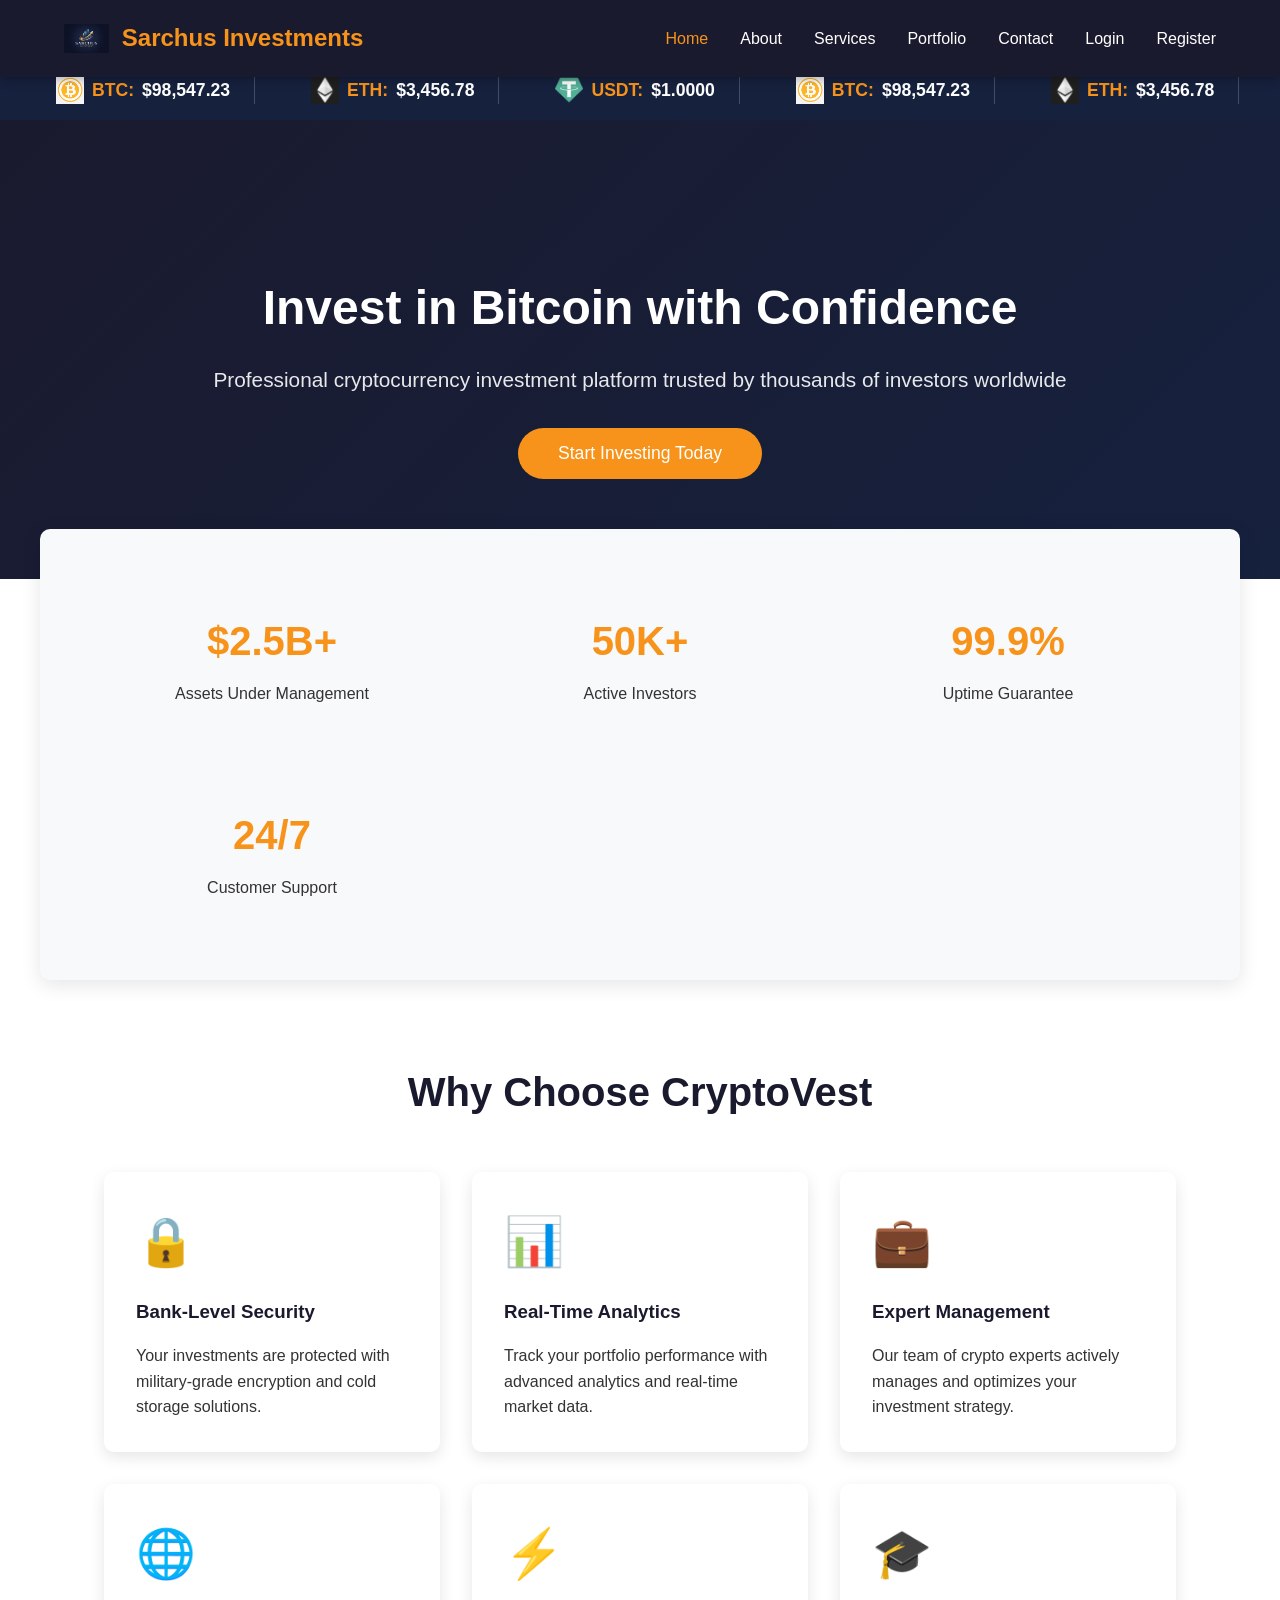
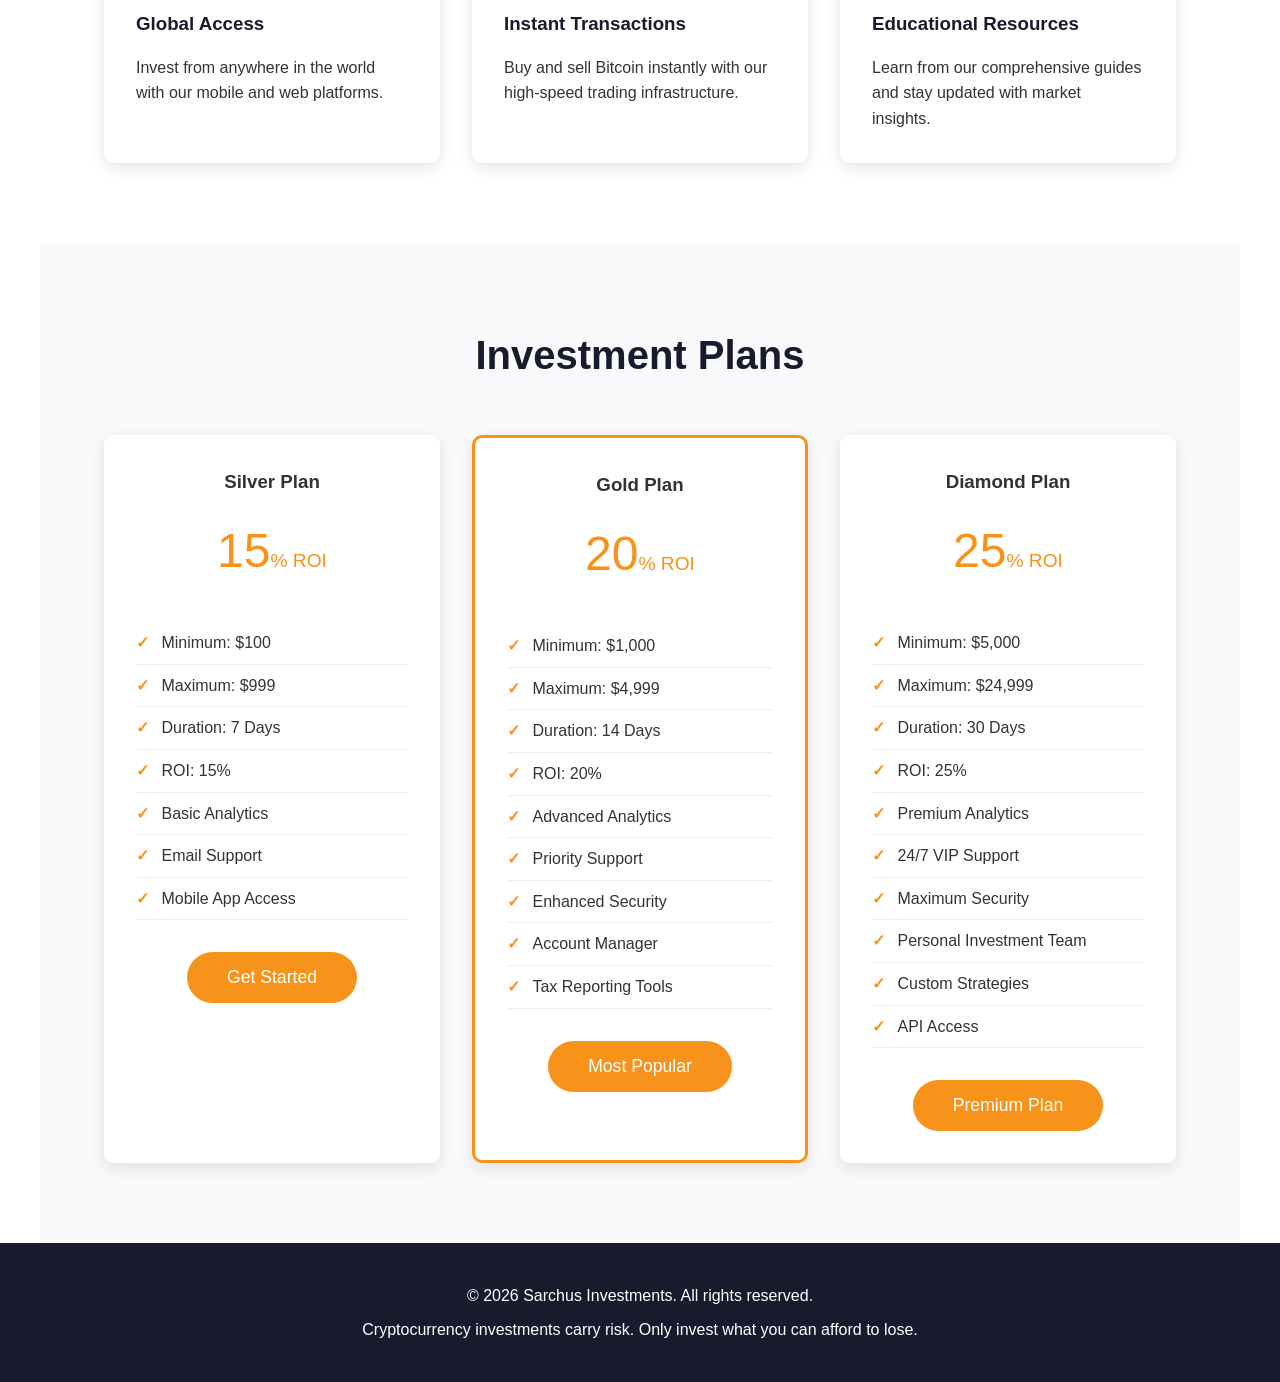
==== commit 7a8b6fd4: "Update index.html" ====
--- a/index.html
+++ b/index.html
@@ -176,7 +176,7 @@
                 <ul class="pricing-features">
                     <li>Minimum: $100</li>
                     <li>Maximum: $999</li>
-                    <li>Duration: 14 Days</li>
+                    <li>Duration: 7 Days</li>
                     <li>ROI: 15%</li>
                     <li>Basic Analytics</li>
                     <li>Email Support</li>
@@ -190,7 +190,7 @@
                 <ul class="pricing-features">
                     <li>Minimum: $1,000</li>
                     <li>Maximum: $4,999</li>
-                    <li>Duration: 21 Days</li>
+                    <li>Duration: 14 Days</li>
                     <li>ROI: 20%</li>
                     <li>Advanced Analytics</li>
                     <li>Priority Support</li>
@@ -236,3 +236,4 @@
 
 
 
+
--- a/styles.css
+++ b/styles.css
@@ -111,30 +111,6 @@
 nav a:hover,
 nav a.active {
     color: var(--primary);
-}
-
-.nav-login {
-    padding: 0.5rem 1.2rem;
-    border: 2px solid var(--primary);
-    border-radius: 5px;
-    transition: all 0.3s;
-}
-
-.nav-login:hover {
-    background: var(--primary);
-    color: white !important;
-}
-
-.nav-register {
-    padding: 0.5rem 1.2rem;
-    background: var(--primary);
-    border-radius: 5px;
-    transition: all 0.3s;
-}
-
-.nav-register:hover {
-    background: #d47e16;
-    color: white !important;
 }
 
 /* Mobile Menu Styles */
@@ -208,7 +184,6 @@
     }
 }
 
-/* Pause animation on hover */
 .btc-price:hover .btc-price-wrapper {
     animation-play-state: paused;
 }
@@ -334,6 +309,554 @@
     color: var(--dark);
 }
 
+/* About Content */
+.about-content {
+    max-width: 1000px;
+    margin: 0 auto;
+}
+
+.about-content h2 {
+    font-size: 2rem;
+    color: var(--dark);
+    margin-bottom: 1.5rem;
+    text-align: left;
+}
+
+.about-content p {
+    font-size: 1.1rem;
+    line-height: 1.8;
+    margin-bottom: 1.5rem;
+    color: #555;
+}
+
+/* Values Grid */
+.values-grid {
+    display: grid;
+    grid-template-columns: repeat(auto-fit, minmax(250px, 1fr));
+    gap: 2rem;
+    margin-top: 2rem;
+}
+
+.value-card {
+    background: white;
+    padding: 2rem;
+    border-radius: 10px;
+    box-shadow: 0 5px 15px rgba(0,0,0,0.1);
+    transition: transform 0.3s;
+}
+
+.value-card:hover {
+    transform: translateY(-5px);
+}
+
+.value-card h3 {
+    color: var(--dark);
+    margin-bottom: 1rem;
+    font-size: 1.3rem;
+}
+
+/* Team Grid */
+.team-grid {
+    display: grid;
+    grid-template-columns: repeat(auto-fit, minmax(250px, 1fr));
+    gap: 2rem;
+    margin-top: 2rem;
+}
+
+.team-member {
+    background: white;
+    padding: 2rem;
+    border-radius: 10px;
+    box-shadow: 0 5px 15px rgba(0,0,0,0.1);
+    text-align: center;
+    transition: transform 0.3s;
+}
+
+.team-member:hover {
+    transform: translateY(-5px);
+}
+
+.team-avatar {
+    width: 120px;
+    height: 120px;
+    margin: 0 auto 1.5rem;
+    border-radius: 50%;
+    overflow: hidden;
+    border: 4px solid var(--primary);
+}
+
+.team-avatar img {
+    width: 100%;
+    height: 100%;
+    object-fit: cover;
+}
+
+.team-member h3 {
+    color: var(--dark);
+    margin-bottom: 0.5rem;
+    font-size: 1.4rem;
+}
+
+.team-role {
+    color: var(--primary);
+    font-weight: bold;
+    margin-bottom: 1rem;
+    font-size: 1rem;
+}
+
+.team-member p {
+    color: #666;
+    font-size: 0.95rem;
+    line-height: 1.6;
+}
+
+/* Contact Container */
+.contact-container {
+    display: grid;
+    grid-template-columns: 1fr 1.5fr;
+    gap: 3rem;
+    max-width: 1200px;
+    margin: 0 auto;
+}
+
+.contact-info h2 {
+    text-align: left;
+    font-size: 2rem;
+    margin-bottom: 2rem;
+}
+
+.info-item {
+    display: flex;
+    gap: 1.5rem;
+    margin-bottom: 2rem;
+    padding: 1.5rem;
+    background: white;
+    border-radius: 10px;
+    box-shadow: 0 3px 10px rgba(0,0,0,0.1);
+}
+
+.info-icon {
+    font-size: 2rem;
+    min-width: 50px;
+}
+
+.info-item h3 {
+    color: var(--dark);
+    margin-bottom: 0.5rem;
+    font-size: 1.2rem;
+}
+
+.info-item p {
+    color: #666;
+    line-height: 1.6;
+}
+
+.social-links {
+    margin-top: 2rem;
+}
+
+.social-links h3 {
+    margin-bottom: 1rem;
+    color: var(--dark);
+}
+
+.social-icons {
+    display: flex;
+    gap: 1rem;
+    flex-wrap: wrap;
+}
+
+.social-icon {
+    padding: 0.5rem 1rem;
+    background: var(--primary);
+    color: white;
+    text-decoration: none;
+    border-radius: 5px;
+    transition: transform 0.3s;
+}
+
+.social-icon:hover {
+    transform: translateY(-3px);
+}
+
+/* Contact Form */
+.contact-form-container h2 {
+    text-align: left;
+    font-size: 2rem;
+    margin-bottom: 2rem;
+}
+
+.contact-form {
+    background: white;
+    padding: 2rem;
+    border-radius: 10px;
+    box-shadow: 0 5px 15px rgba(0,0,0,0.1);
+}
+
+.form-row {
+    display: grid;
+    grid-template-columns: 1fr 1fr;
+    gap: 1rem;
+}
+
+.form-group {
+    margin-bottom: 1.5rem;
+}
+
+.form-group label {
+    display: block;
+    margin-bottom: 0.5rem;
+    color: var(--dark);
+    font-weight: 500;
+}
+
+.form-group input,
+.form-group select,
+.form-group textarea {
+    width: 100%;
+    padding: 0.8rem;
+    border: 1px solid #ddd;
+    border-radius: 5px;
+    font-size: 1rem;
+    transition: border-color 0.3s;
+}
+
+.form-group input:focus,
+.form-group select:focus,
+.form-group textarea:focus {
+    outline: none;
+    border-color: var(--primary);
+}
+
+.checkbox-group label {
+    display: flex;
+    align-items: center;
+    gap: 0.5rem;
+    cursor: pointer;
+}
+
+.checkbox-group input[type="checkbox"] {
+    width: auto;
+}
+
+.checkbox-group a {
+    color: var(--primary);
+}
+
+.success-message {
+    background: #d4edda;
+    border: 1px solid #c3e6cb;
+    color: #155724;
+    padding: 2rem;
+    border-radius: 10px;
+    margin-top: 2rem;
+}
+
+.success-message h3 {
+    margin-bottom: 1rem;
+}
+
+/* FAQ Container */
+.faq-container {
+    max-width: 800px;
+    margin: 0 auto;
+}
+
+.faq-item {
+    background: white;
+    padding: 2rem;
+    border-radius: 10px;
+    margin-bottom: 1.5rem;
+    box-shadow: 0 3px 10px rgba(0,0,0,0.1);
+}
+
+.faq-item h3 {
+    color: var(--dark);
+    margin-bottom: 1rem;
+    font-size: 1.2rem;
+}
+
+.faq-item p {
+    color: #666;
+    line-height: 1.7;
+}
+
+/* Portfolio Styles */
+.portfolio-summary {
+    display: grid;
+    grid-template-columns: repeat(auto-fit, minmax(250px, 1fr));
+    gap: 2rem;
+    margin-bottom: 3rem;
+}
+
+.summary-card {
+    background: white;
+    padding: 2rem;
+    border-radius: 10px;
+    box-shadow: 0 5px 15px rgba(0,0,0,0.1);
+}
+
+.summary-card h3 {
+    color: #666;
+    font-size: 1rem;
+    margin-bottom: 1rem;
+}
+
+.portfolio-value {
+    font-size: 2rem;
+    color: var(--dark);
+    font-weight: bold;
+    margin-bottom: 0.5rem;
+}
+
+.change {
+    font-size: 1rem;
+    font-weight: 600;
+}
+
+.change.positive {
+    color: #28a745;
+}
+
+.change.negative {
+    color: #dc3545;
+}
+
+/* Portfolio Calculator */
+.portfolio-calculator {
+    background: white;
+    padding: 2rem;
+    border-radius: 10px;
+    box-shadow: 0 5px 15px rgba(0,0,0,0.1);
+    margin-bottom: 3rem;
+}
+
+.portfolio-calculator h2 {
+    text-align: left;
+    font-size: 1.8rem;
+    margin-bottom: 2rem;
+}
+
+.calculator-inputs {
+    display: grid;
+    grid-template-columns: repeat(auto-fit, minmax(250px, 1fr));
+    gap: 1.5rem;
+    align-items: end;
+}
+
+.input-group {
+    display: flex;
+    flex-direction: column;
+}
+
+.input-group label {
+    margin-bottom: 0.5rem;
+    color: var(--dark);
+    font-weight: 500;
+}
+
+.input-group input {
+    padding: 0.8rem;
+    border: 1px solid #ddd;
+    border-radius: 5px;
+    font-size: 1rem;
+}
+
+.calculator-result {
+    background: var(--light);
+    padding: 2rem;
+    border-radius: 10px;
+    margin-top: 2rem;
+}
+
+.calculator-result h3 {
+    margin-bottom: 1.5rem;
+    color: var(--dark);
+}
+
+.result-grid {
+    display: grid;
+    grid-template-columns: repeat(auto-fit, minmax(200px, 1fr));
+    gap: 1.5rem;
+}
+
+.result-item {
+    display: flex;
+    flex-direction: column;
+    gap: 0.5rem;
+}
+
+.result-label {
+    color: #666;
+    font-size: 0.9rem;
+}
+
+.result-value {
+    font-size: 1.5rem;
+    font-weight: bold;
+    color: var(--dark);
+}
+
+/* Market Info */
+.market-info {
+    background: white;
+    padding: 2rem;
+    border-radius: 10px;
+    box-shadow: 0 5px 15px rgba(0,0,0,0.1);
+    margin-bottom: 3rem;
+}
+
+.market-info h2 {
+    text-align: left;
+    font-size: 1.8rem;
+    margin-bottom: 2rem;
+}
+
+.market-stats {
+    display: grid;
+    grid-template-columns: repeat(auto-fit, minmax(200px, 1fr));
+    gap: 2rem;
+}
+
+.market-stat {
+    text-align: center;
+    padding: 1.5rem;
+    background: var(--light);
+    border-radius: 10px;
+}
+
+.market-stat h4 {
+    color: #666;
+    margin-bottom: 0.5rem;
+    font-size: 1rem;
+}
+
+.market-stat p {
+    font-size: 1.5rem;
+    font-weight: bold;
+    color: var(--dark);
+}
+
+/* Demo Notice */
+.demo-notice {
+    background: #fff3cd;
+    border: 2px solid #ffc107;
+    padding: 2rem;
+    border-radius: 10px;
+    text-align: center;
+}
+
+.demo-notice h3 {
+    color: var(--dark);
+    margin-bottom: 1rem;
+}
+
+.demo-notice p {
+    margin-bottom: 1.5rem;
+    color: #666;
+}
+
+.demo-notice a {
+    color: var(--primary);
+}
+
+/* Services Grid */
+.services-grid {
+    display: grid;
+    grid-template-columns: repeat(auto-fit, minmax(350px, 1fr));
+    gap: 2rem;
+}
+
+.service-detail {
+    background: white;
+    padding: 2rem;
+    border-radius: 10px;
+    box-shadow: 0 5px 15px rgba(0,0,0,0.1);
+    transition: transform 0.3s;
+}
+
+.service-detail:hover {
+    transform: translateY(-5px);
+}
+
+.service-icon {
+    font-size: 3rem;
+    margin-bottom: 1rem;
+}
+
+.service-detail h2 {
+    text-align: left;
+    font-size: 1.5rem;
+    color: var(--dark);
+    margin-bottom: 1rem;
+}
+
+.service-detail p {
+    color: #666;
+    line-height: 1.7;
+    margin-bottom: 1.5rem;
+}
+
+.service-list {
+    list-style: none;
+    margin: 1.5rem 0;
+}
+
+.service-list li {
+    padding: 0.5rem 0;
+    color: #666;
+    position: relative;
+    padding-left: 1.5rem;
+}
+
+.service-list li:before {
+    content: "✓";
+    color: var(--primary);
+    font-weight: bold;
+    position: absolute;
+    left: 0;
+}
+
+/* Process Steps */
+.process-steps {
+    display: grid;
+    grid-template-columns: repeat(auto-fit, minmax(200px, 1fr));
+    gap: 2rem;
+    margin-top: 2rem;
+}
+
+.step {
+    text-align: center;
+    padding: 2rem;
+    background: white;
+    border-radius: 10px;
+    box-shadow: 0 3px 10px rgba(0,0,0,0.1);
+}
+
+.step-number {
+    width: 60px;
+    height: 60px;
+    background: var(--primary);
+    color: white;
+    border-radius: 50%;
+    display: flex;
+    align-items: center;
+    justify-content: center;
+    font-size: 1.5rem;
+    font-weight: bold;
+    margin: 0 auto 1rem;
+}
+
+.step h3 {
+    color: var(--dark);
+    margin-bottom: 0.5rem;
+}
+
+.step p {
+    color: #666;
+    font-size: 0.95rem;
+}
+
 /* Features */
 .features {
     display: grid;
@@ -445,6 +968,16 @@
 }
 
 /* Responsive Design */
+@media (max-width: 968px) {
+    .contact-container {
+        grid-template-columns: 1fr;
+    }
+
+    .services-grid {
+        grid-template-columns: 1fr;
+    }
+}
+
 @media (max-width: 768px) {
     .hero h1 {
         font-size: 2rem;
@@ -475,6 +1008,14 @@
         width: 22px;
         height: 22px;
     }
+
+    .form-row {
+        grid-template-columns: 1fr;
+    }
+
+    .calculator-inputs {
+        grid-template-columns: 1fr;
+    }
 }
 
 @media (max-width: 480px) {
@@ -512,4 +1053,12 @@
         width: 20px;
         height: 20px;
     }
-}
+
+    .section h2 {
+        font-size: 1.8rem;
+    }
+
+    .page-header h1 {
+        font-size: 1.8rem;
+    }
+}
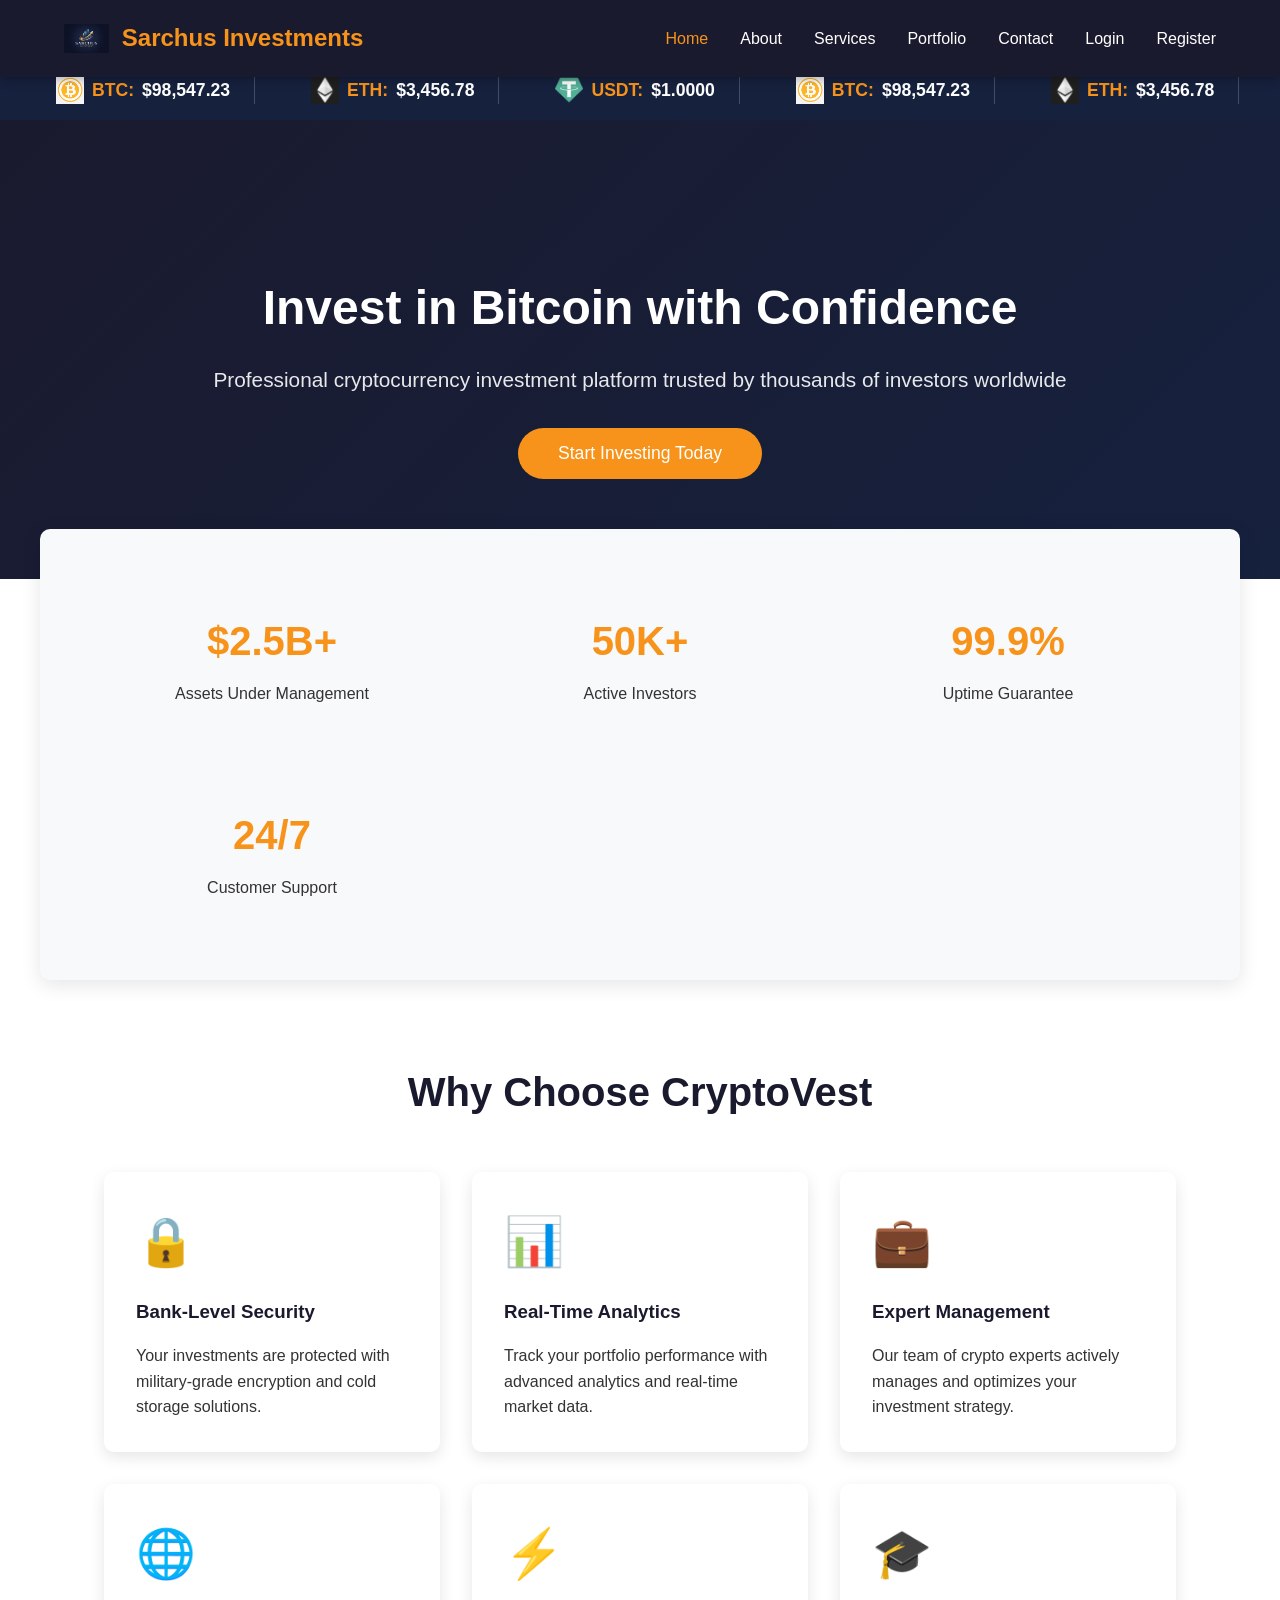
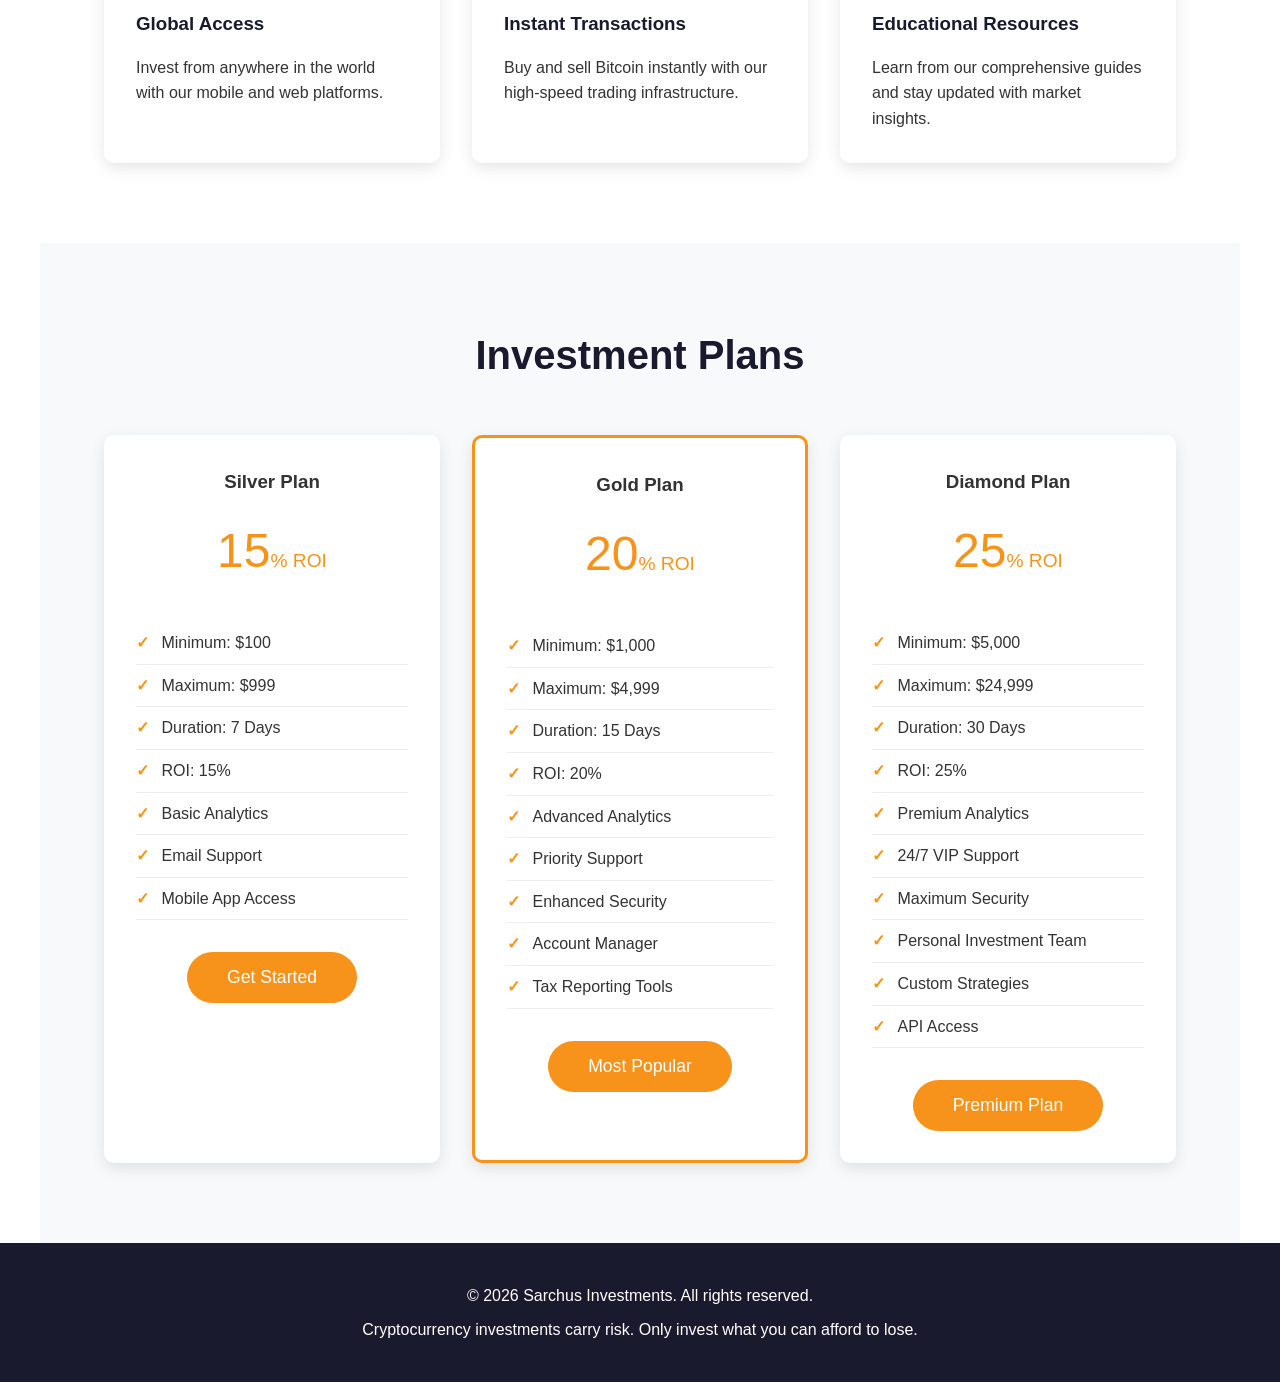
==== commit a8673d80: "Update index.html" ====
--- a/index.html
+++ b/index.html
@@ -190,7 +190,7 @@
                 <ul class="pricing-features">
                     <li>Minimum: $1,000</li>
                     <li>Maximum: $4,999</li>
-                    <li>Duration: 14 Days</li>
+                    <li>Duration: 15 Days</li>
                     <li>ROI: 20%</li>
                     <li>Advanced Analytics</li>
                     <li>Priority Support</li>
@@ -237,3 +237,4 @@
 
 
 
+
